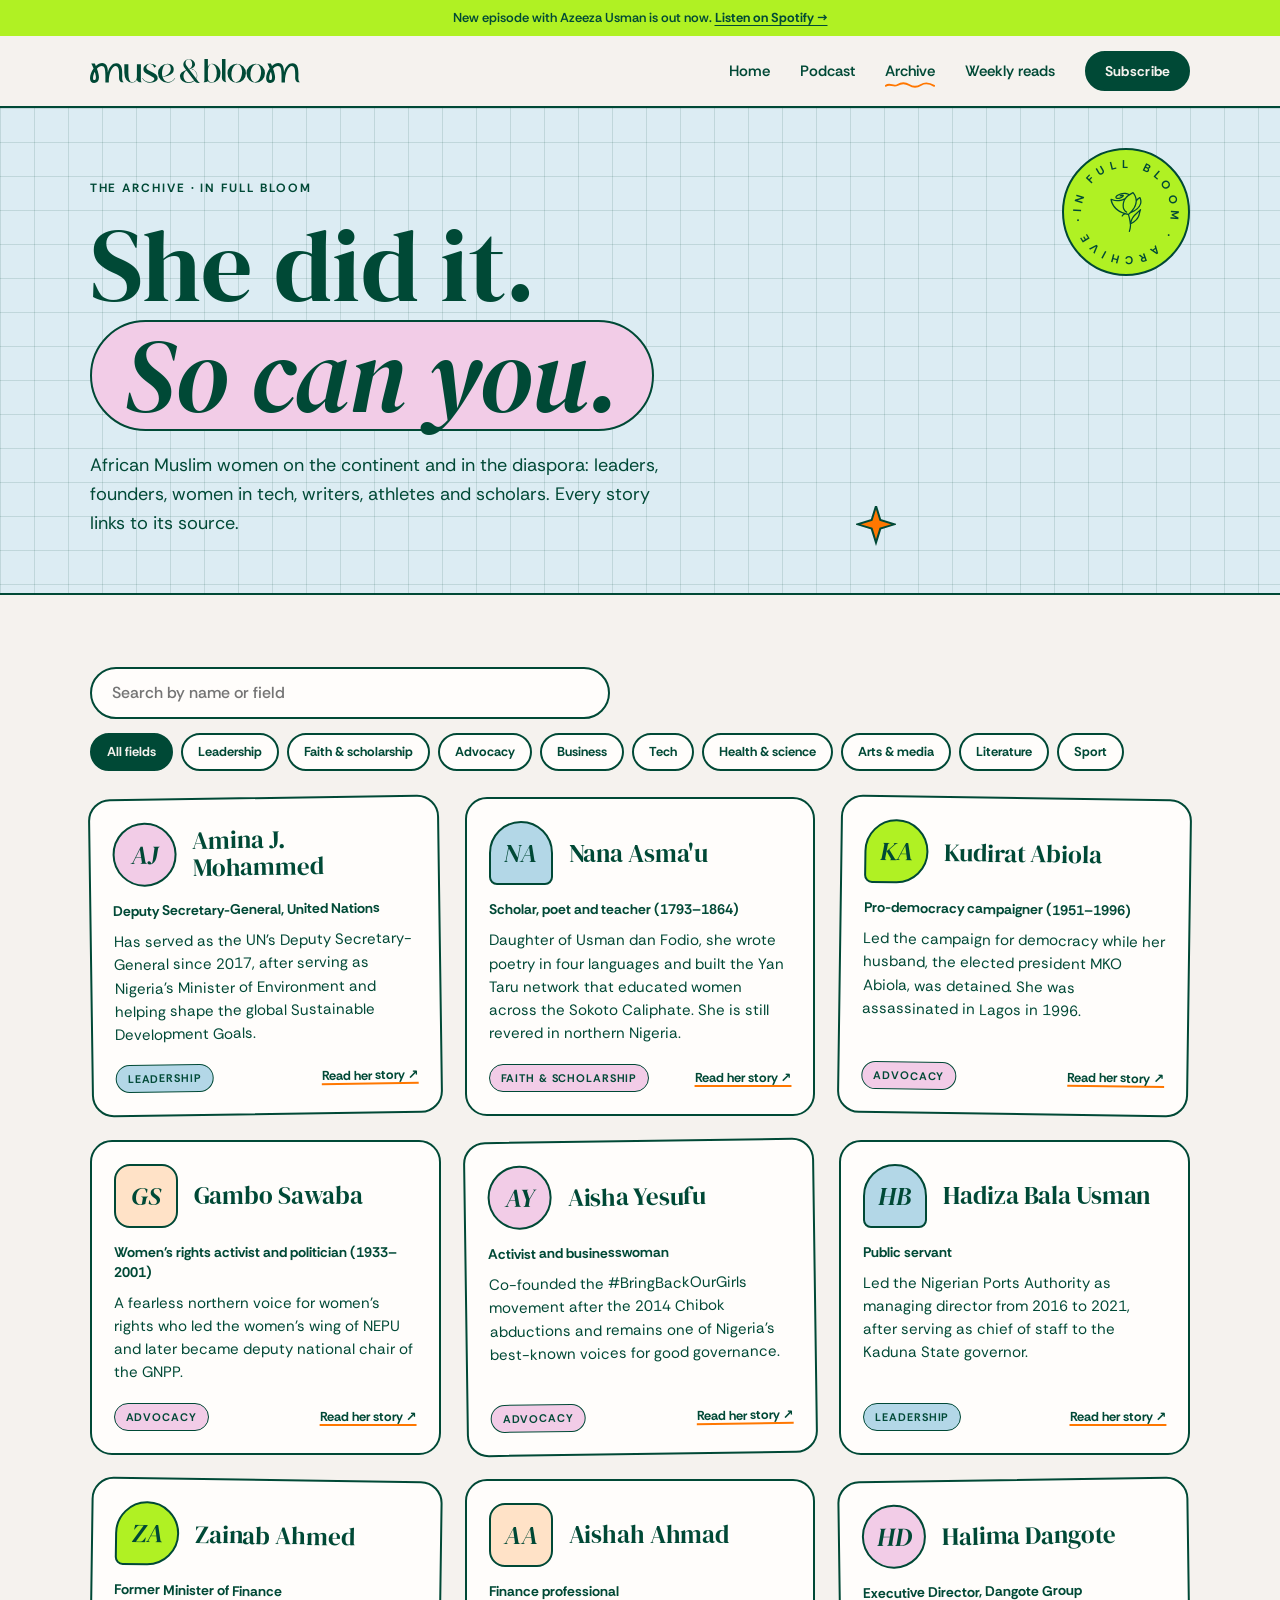
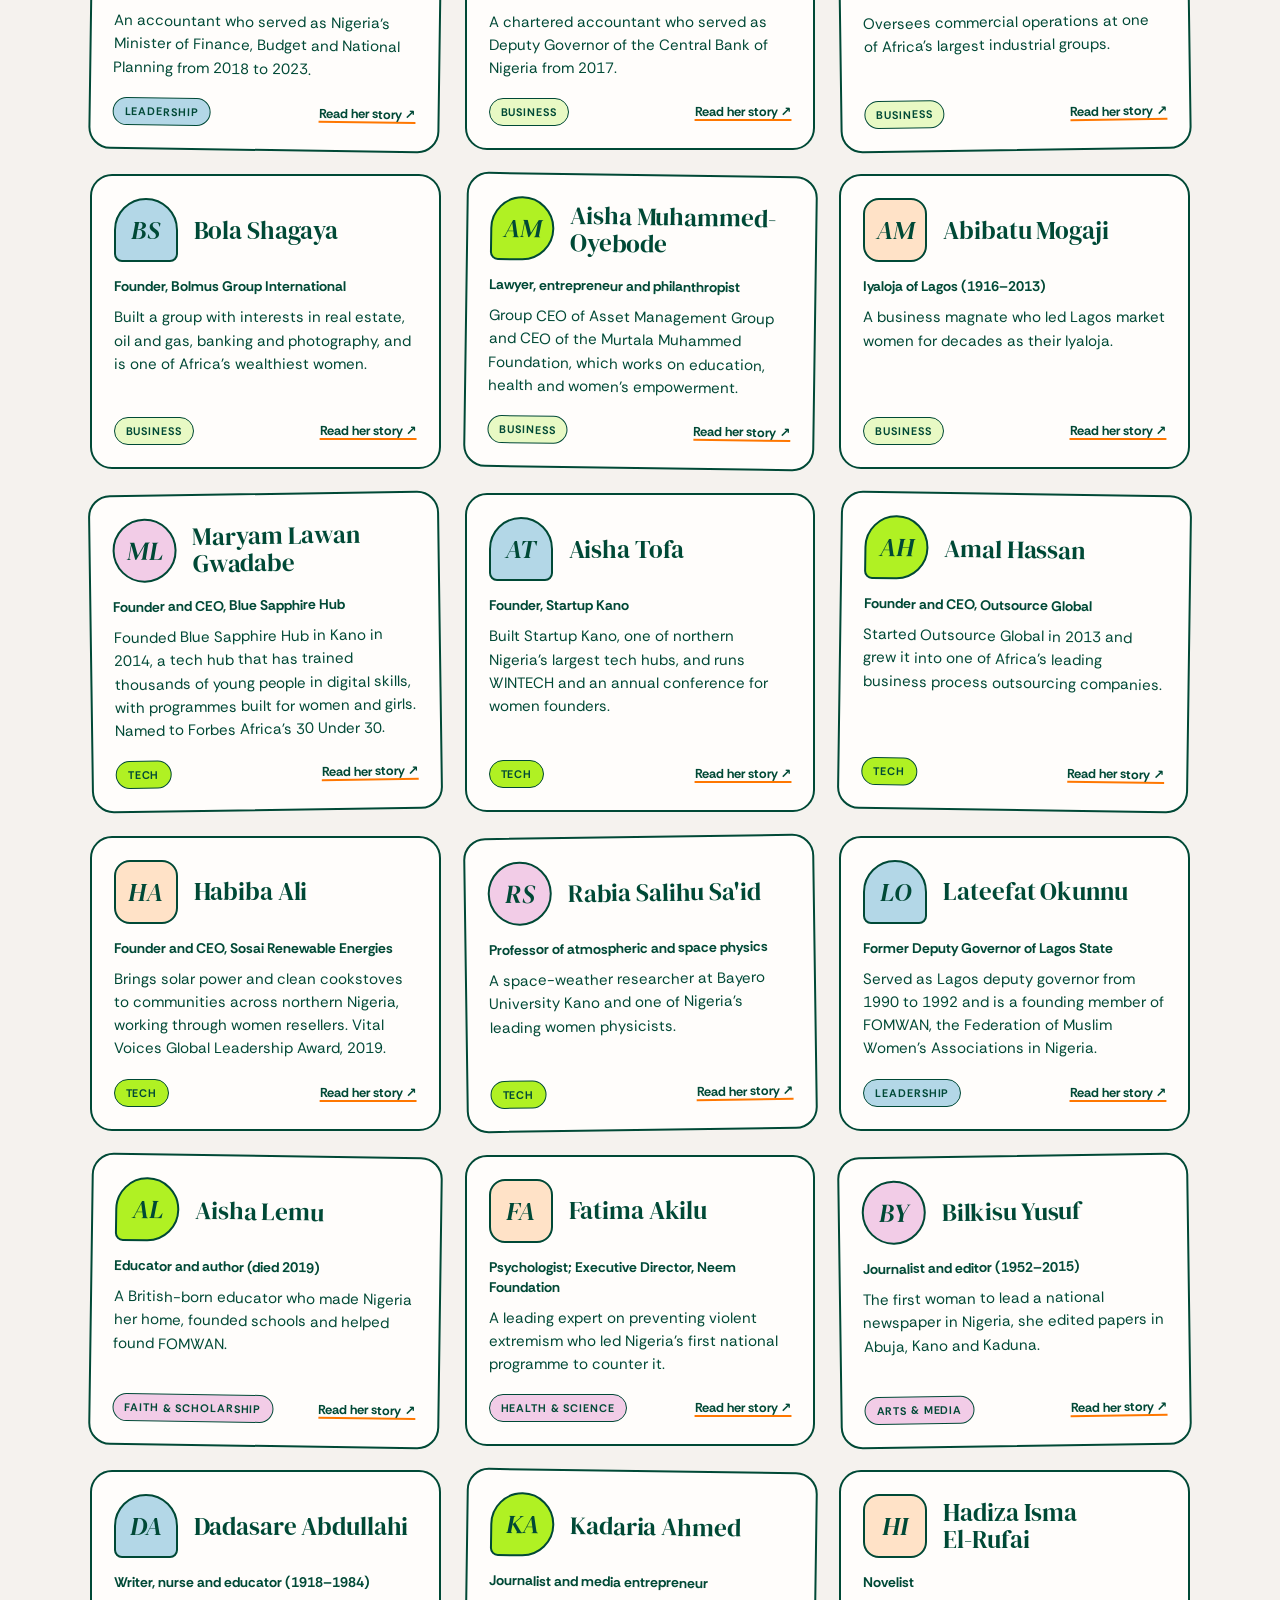
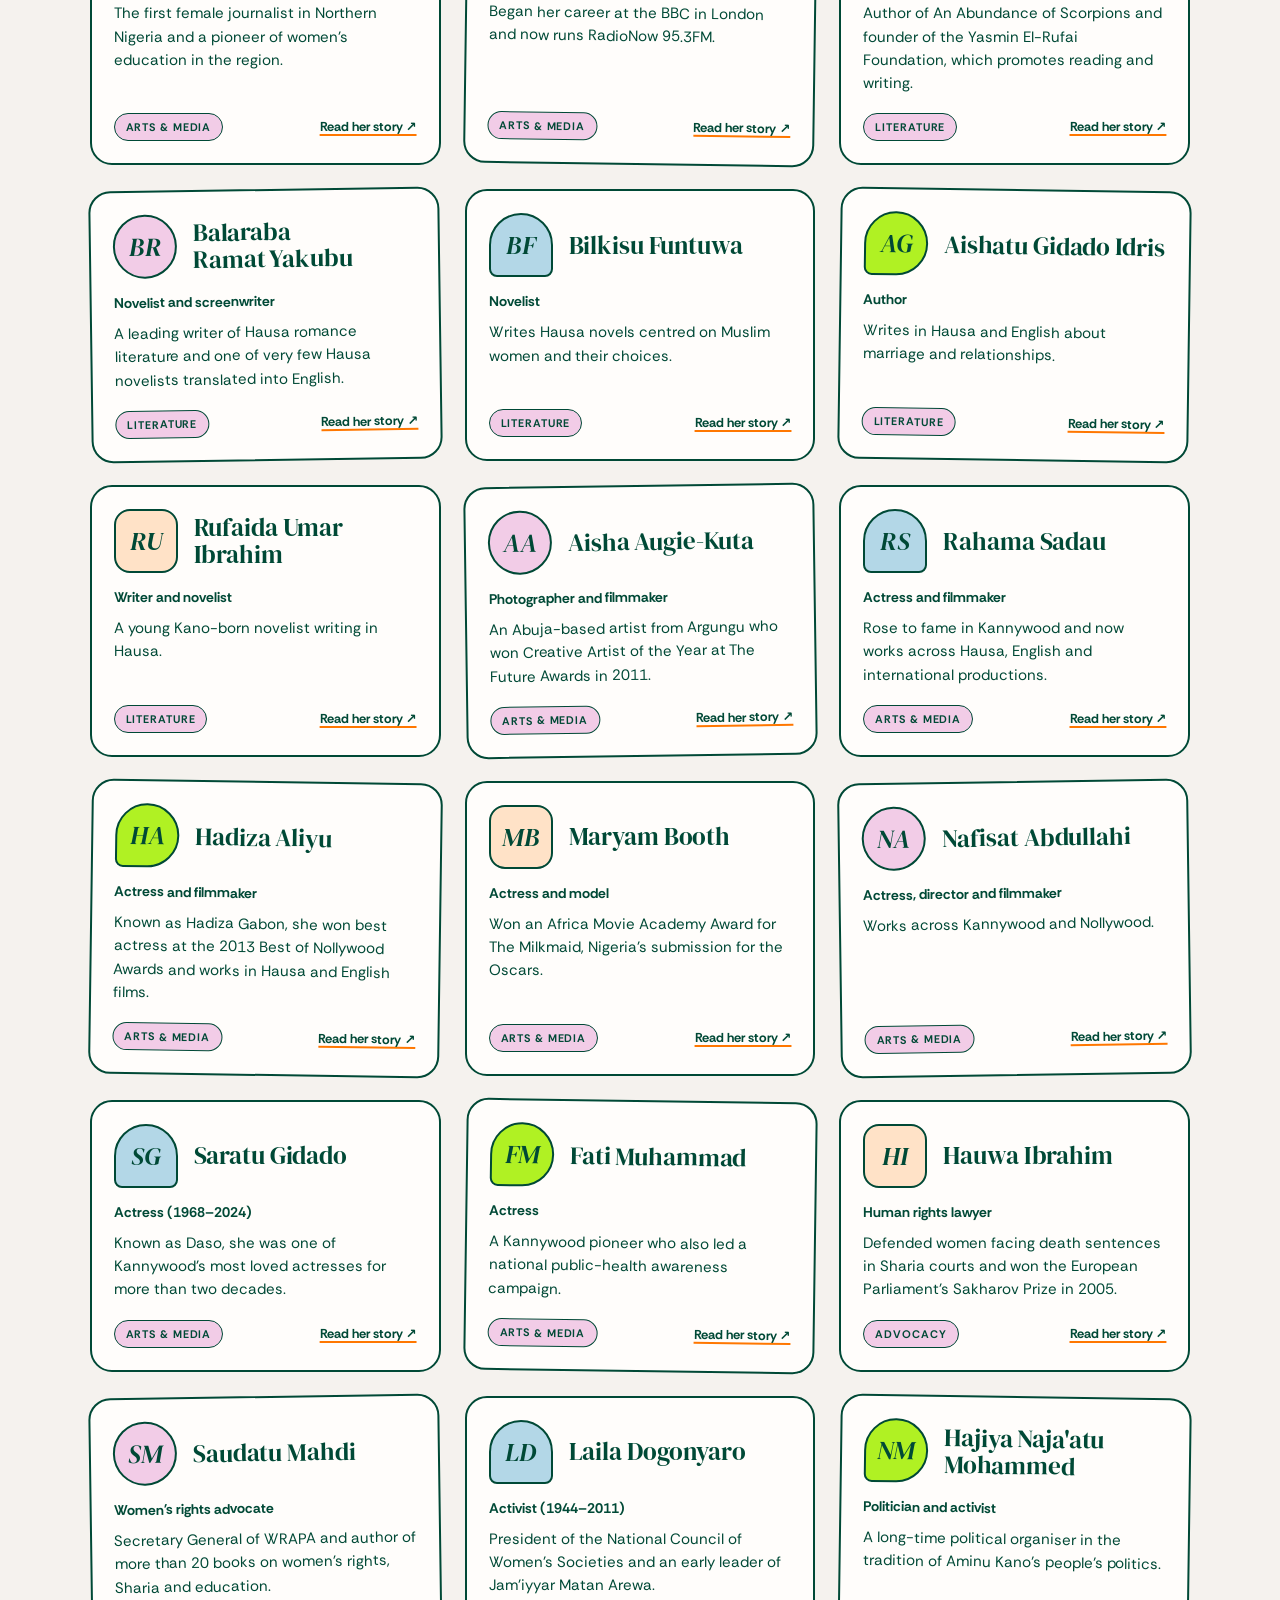
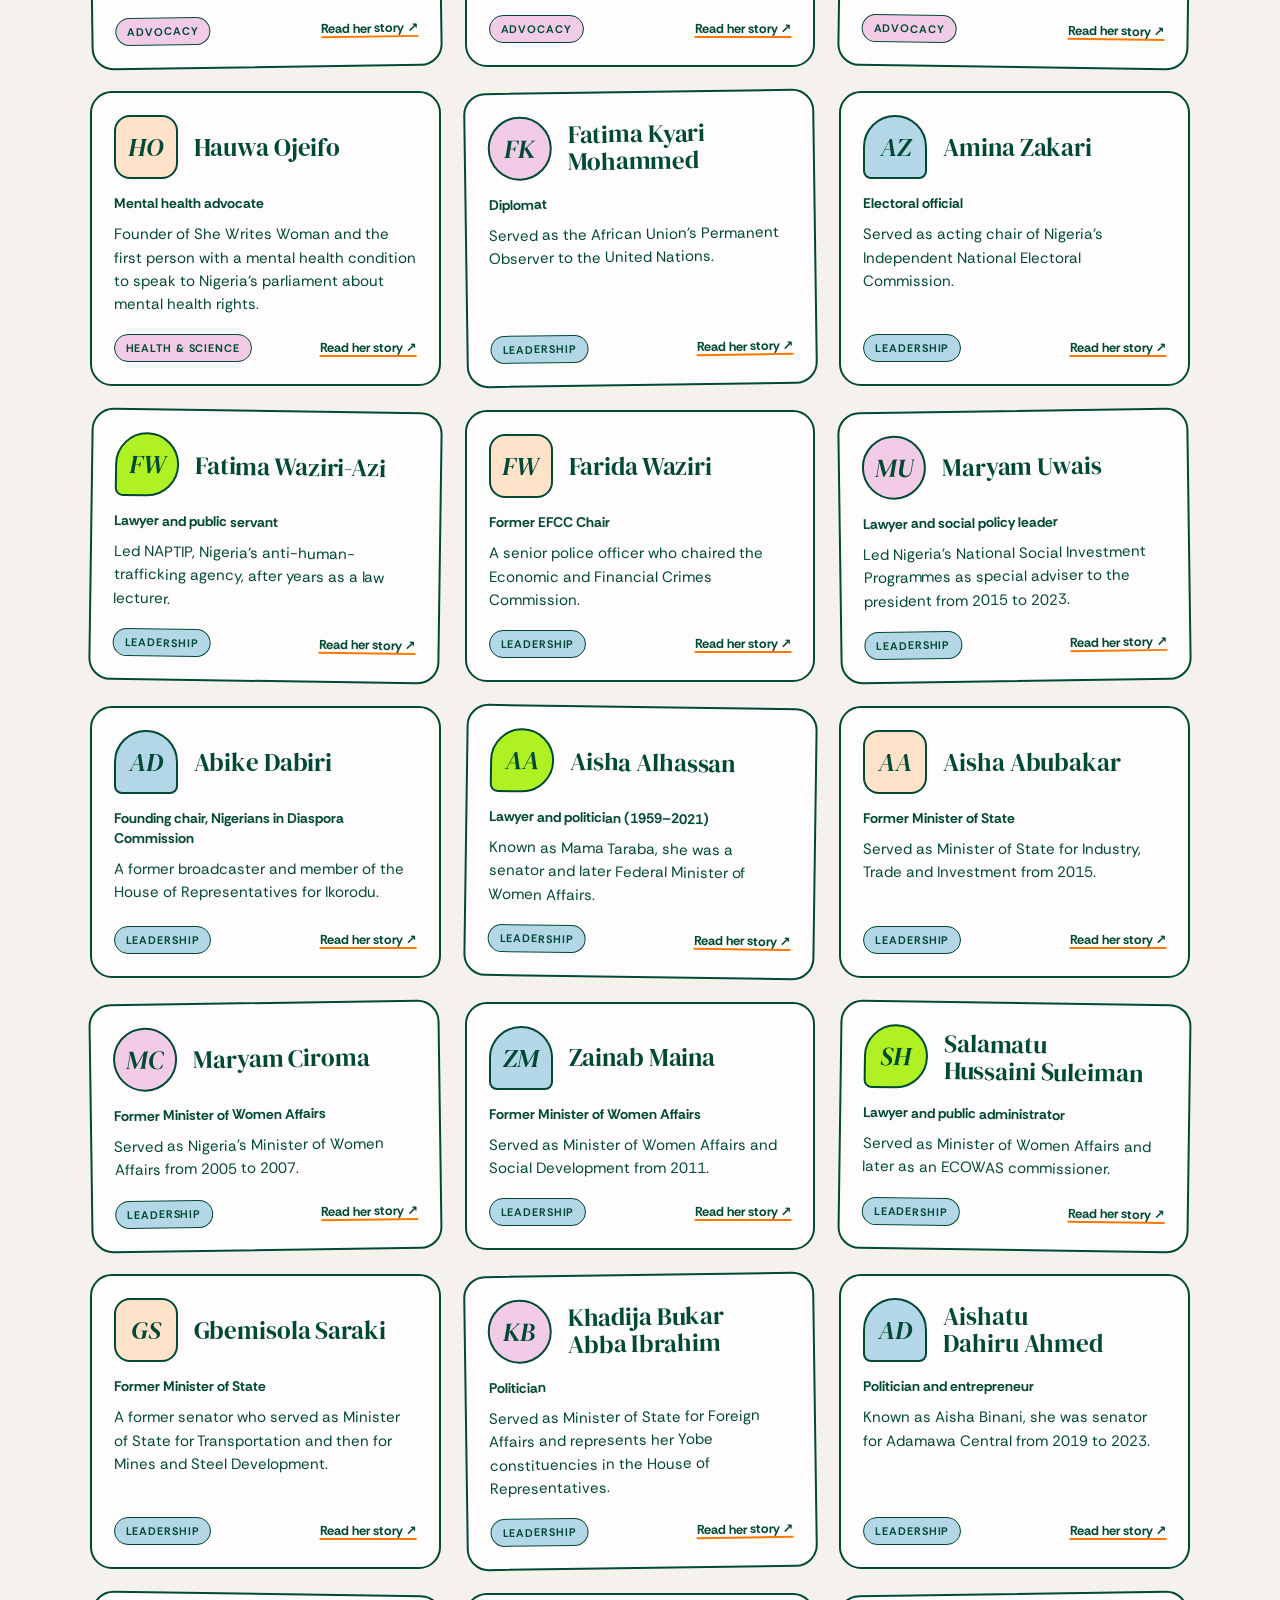
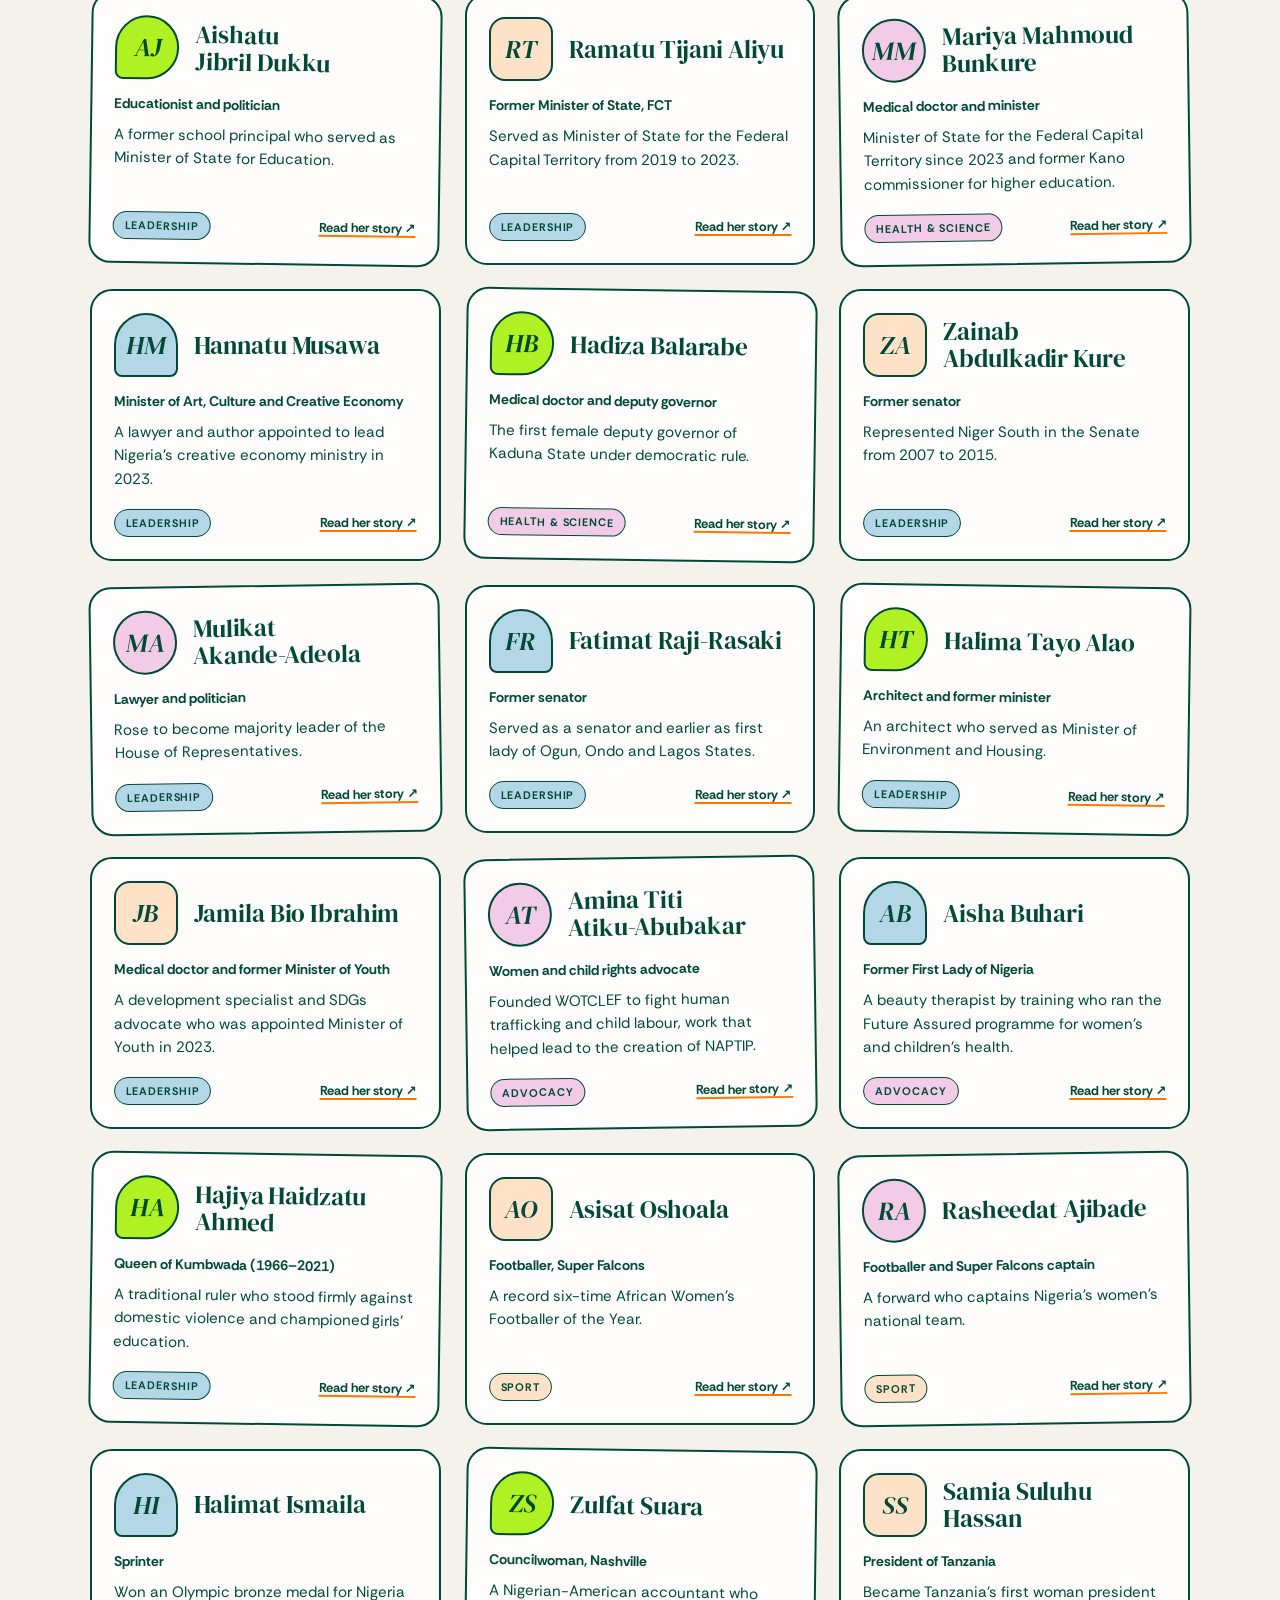
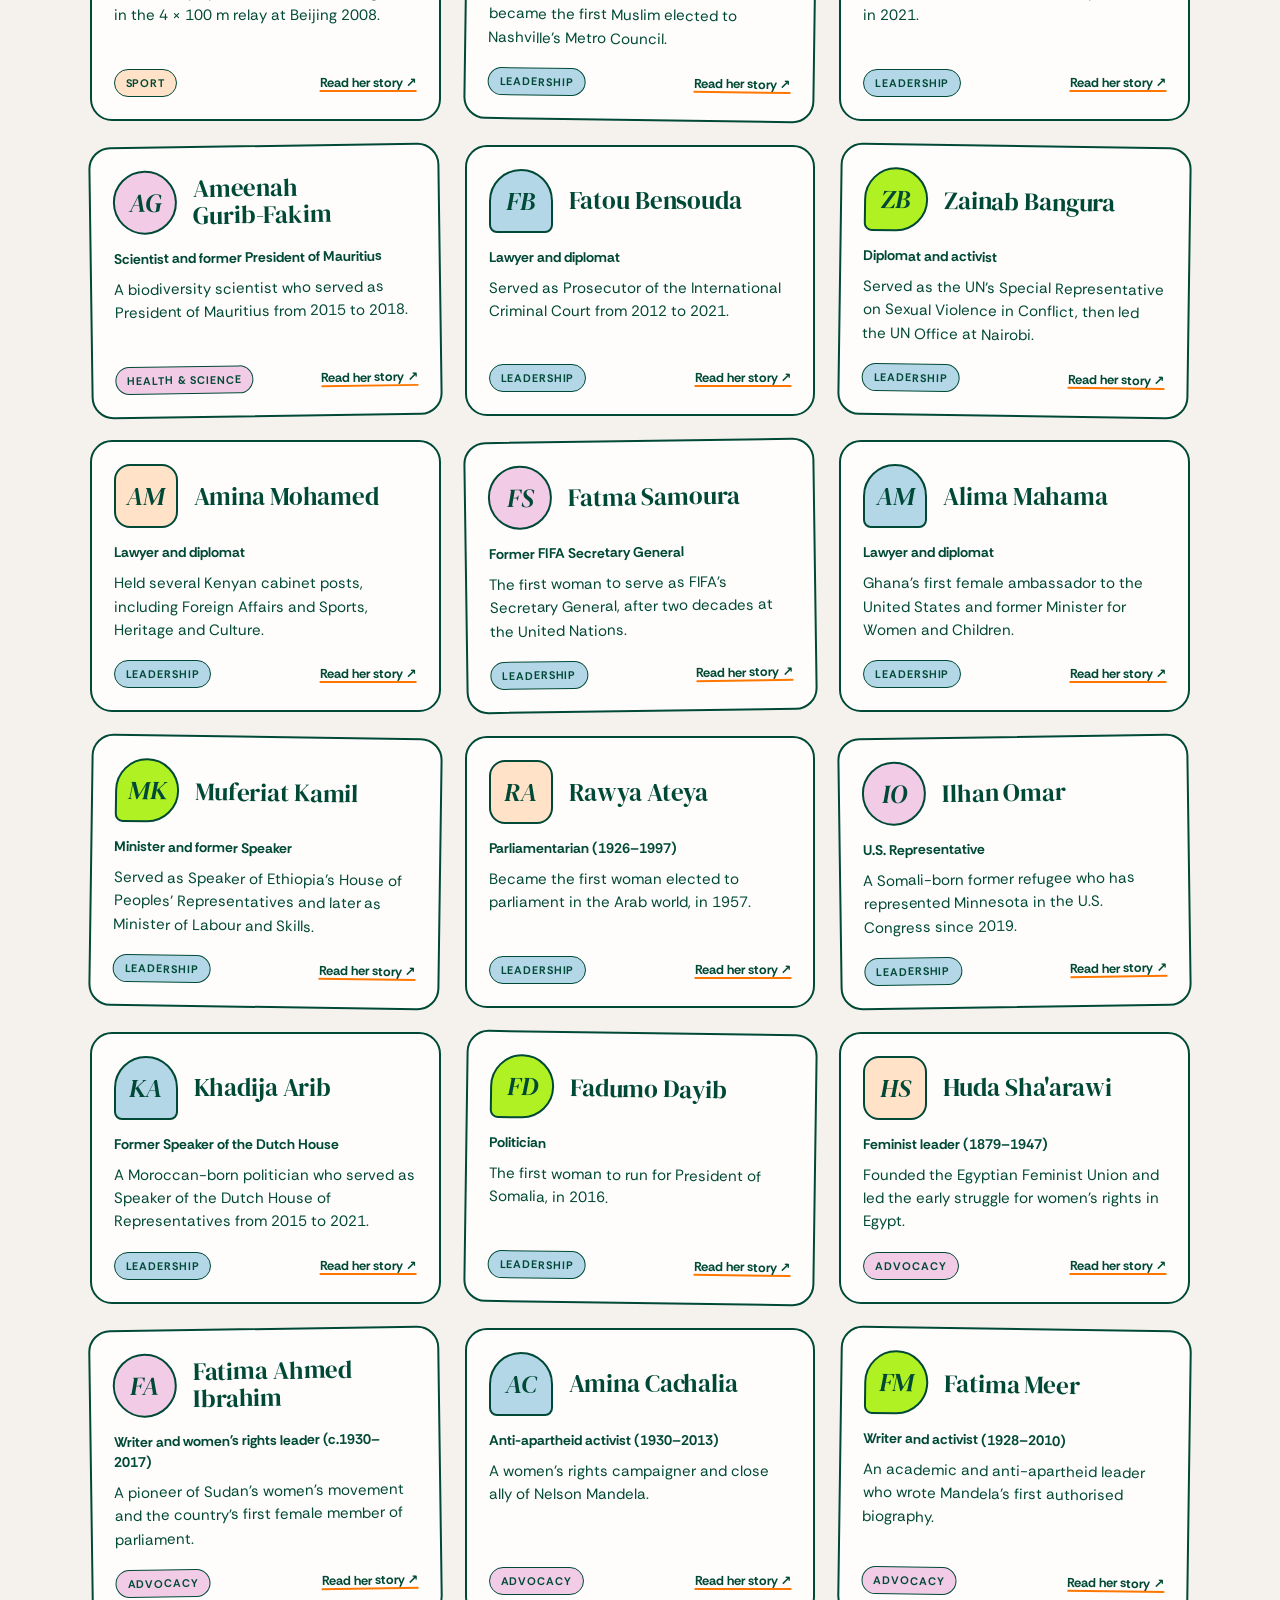
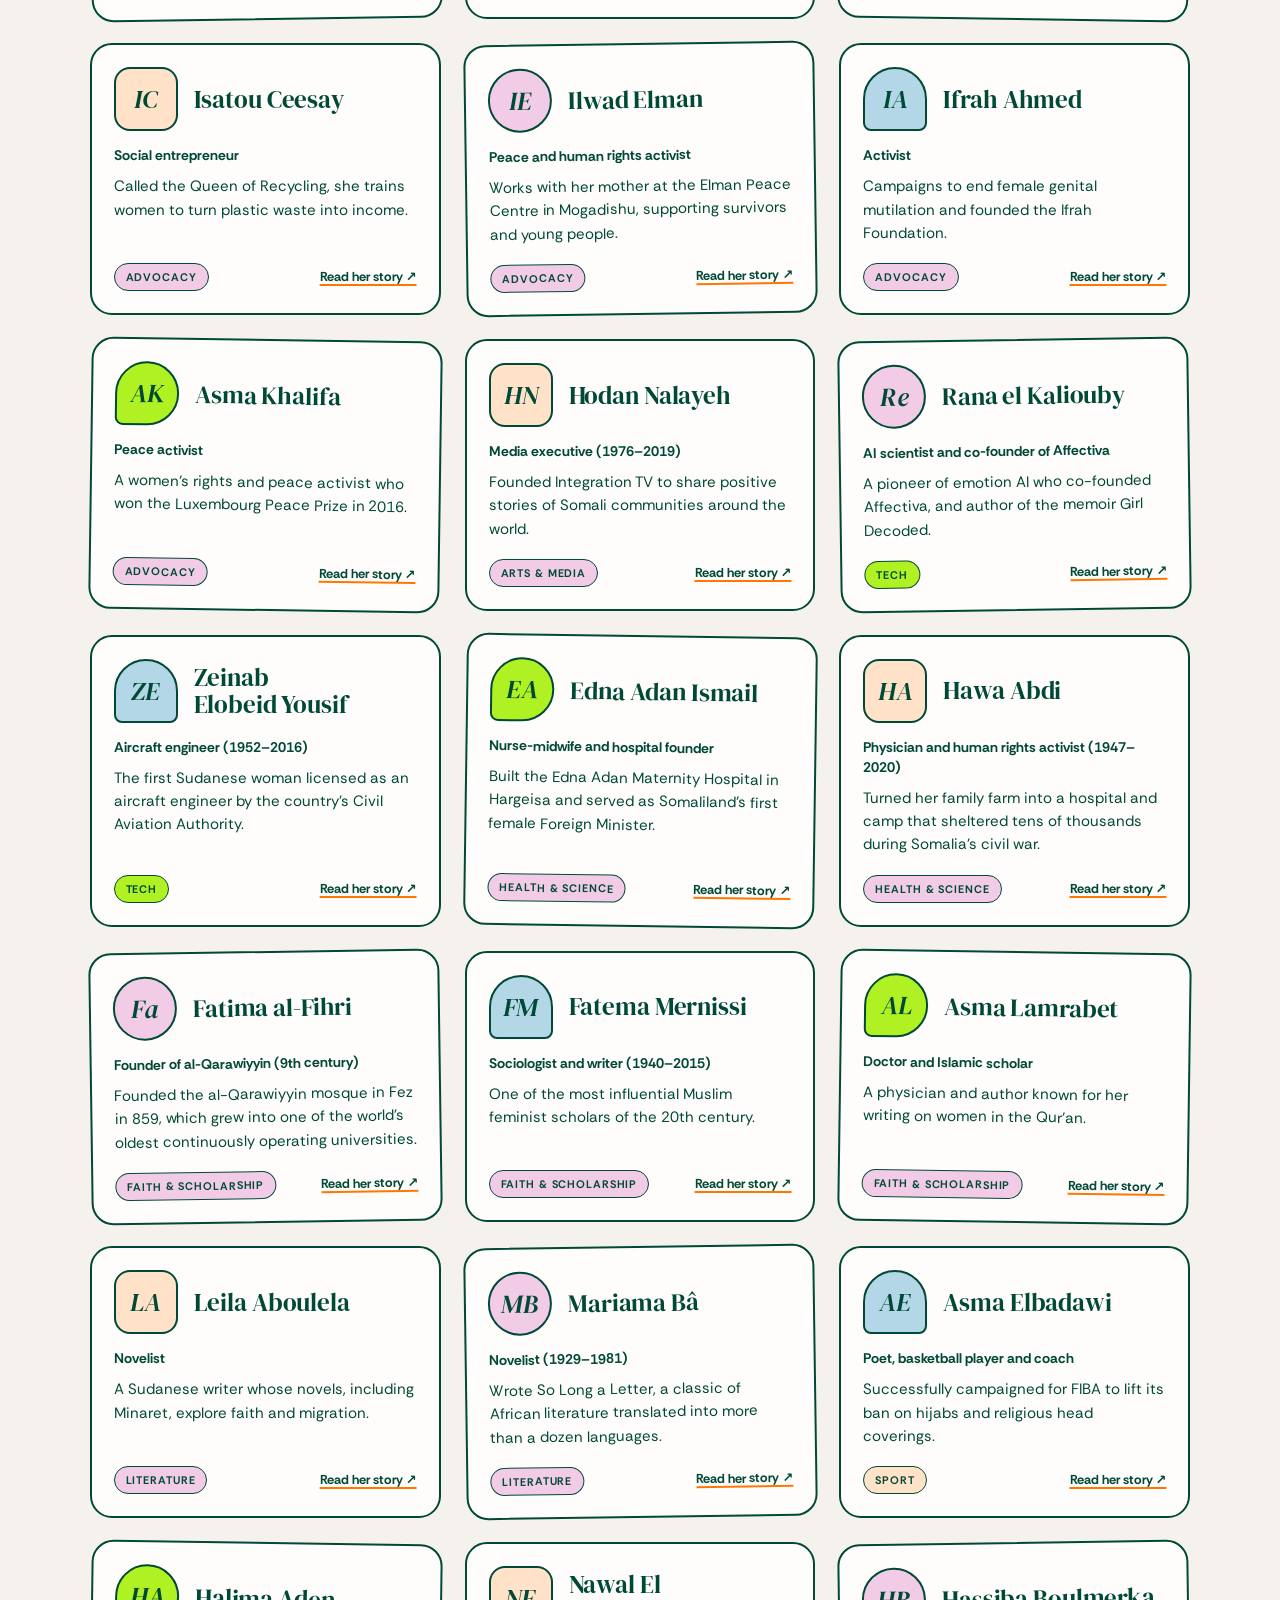
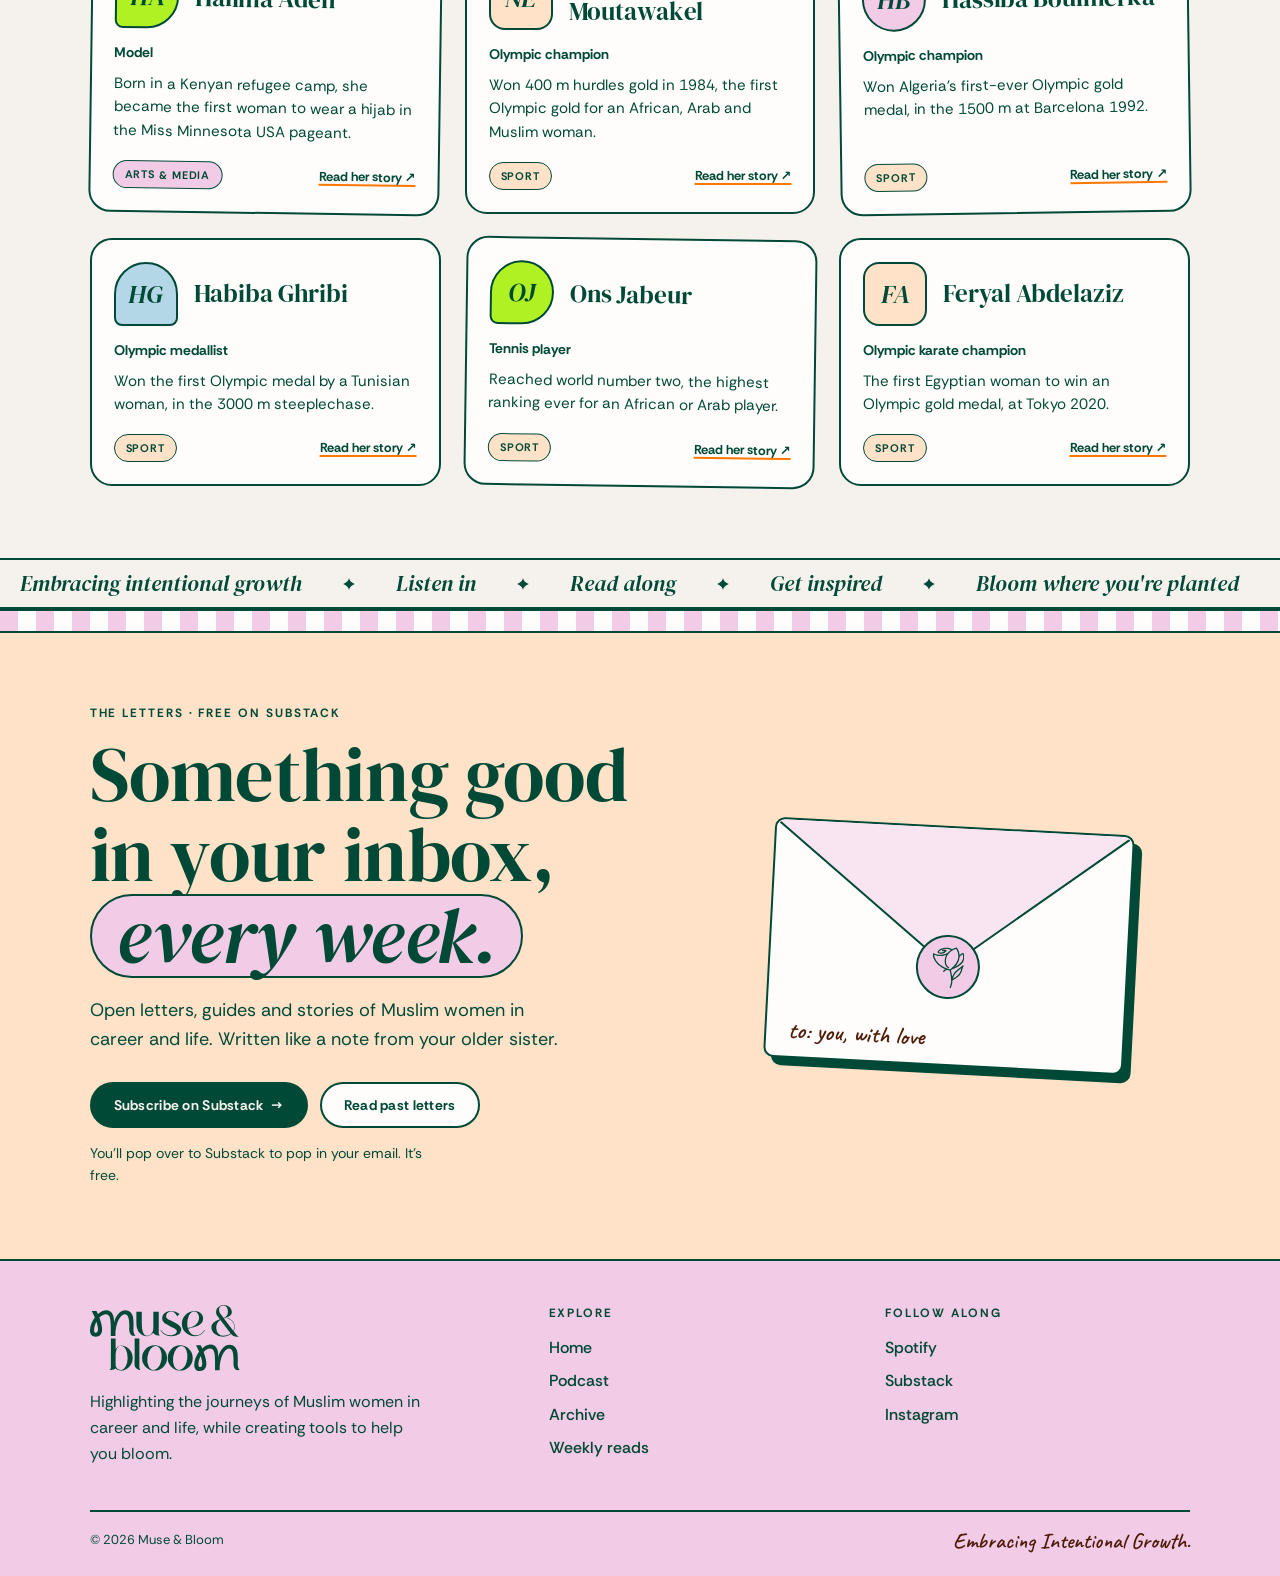
==== archive.html @ a58debc5 "Add files via upload" ====
<!DOCTYPE html>
<html lang="en">
<head>
  <meta charset="UTF-8">
  <meta name="viewport" content="width=device-width, initial-scale=1, viewport-fit=cover">
  <title>Archive · Muse & Bloom</title>
  <meta name="description" content="An archive of African Muslim women doing remarkable things.">
  <link rel="icon" href="images/rose.svg" type="image/svg+xml">
  <link rel="preconnect" href="https://fonts.googleapis.com">
  <link rel="preconnect" href="https://fonts.gstatic.com" crossorigin>
  <link rel="stylesheet" href="https://fonts.googleapis.com/css2?family=Caveat:wght@600&family=DM+Serif+Display:ital@0;1&display=swap">
  <link rel="stylesheet" href="css/style.css">
</head>
<body>
<div id="site-header"></div>

<main data-page="archive">

  <section class="page-hero bg-grid">
    <div data-badge="IN FULL BLOOM · ARCHIVE · "></div>
    <span class="doodle float" data-art="sparkle" style="width:40px;right:30%;bottom:40px"></span>
    <div class="wrap">
      <div class="kicker">The archive · In Full Bloom</div>
      <h1>She did it. <span class="pill-word">So can you.</span></h1>
      <p>African Muslim women on the continent and in the diaspora: leaders, founders, women in tech, writers, athletes and scholars. Every story links to its source.</p>
    </div>
  </section>

  <section class="section">
    <div class="wrap">
      <div class="archive-tools">
        <input class="search" id="search" type="search" placeholder="Search by name or field" aria-label="Search the archive">
        <div class="chip-row" id="field-chips" aria-label="Filter by field"></div>
      </div>
      <div class="women-grid" id="women-grid"></div>
      <p style="margin-top:44px"><a class="btn btn-blush" id="nominate" href="#" target="_blank" rel="noopener">Nominate a woman for the archive</a></p>
    </div>
  </section>

  <div class="marquee brand" aria-hidden="true"><div class="marquee-track"><span>Embracing intentional growth</span><span>Listen in</span><span>Read along</span><span>Get inspired</span><span>Bloom where you're planted</span><span>Embracing intentional growth</span><span>Listen in</span><span>Read along</span><span>Get inspired</span><span>Bloom where you're planted</span><span>Embracing intentional growth</span><span>Listen in</span><span>Read along</span><span>Get inspired</span><span>Bloom where you're planted</span><span>Embracing intentional growth</span><span>Listen in</span><span>Read along</span><span>Get inspired</span><span>Bloom where you're planted</span></div></div>
  <section class="letter-band section" id="newsletter"></section>

</main>

<div id="site-footer"></div>

<script src="js/content.js"></script>
<script src="js/main.js"></script>
</body>
</html>
---- css/style.css ----
/* =====================================================================
   MUSE & BLOOM — STYLES
   Vibe: a playful, cozy women's magazine. Cream pages, the brand's
   pastel Blush and Sky, little pops of Lime and Tangerine, stickers,
   tilted photo frames, handwritten notes and a scrolling marquee.
   To change a colour everywhere, change it once in :root below.
   ===================================================================== */

@font-face { font-family: "Rethink Sans"; src: url("../fonts/RethinkSans-Variable.ttf") format("truetype"); font-weight: 400 800; font-display: swap; }

:root {
  /* Brand colours (Muse & Bloom design system) */
  --forest: #004936;     /* main text */
  --cream: #f5f2ee;      /* page background */
  --blush: #f2cce7;      /* pastel pink */
  --sky: #b3d7e7;        /* pastel blue */
  --lime: #b0f123;       /* small bright pops */
  --tangerine: #ff7700;  /* small warm pops */
  --bark: #4f1c09;       /* deep brown ink */
  --white: #fffdfb;

  /* Softer tints of the brand pastels, for big areas */
  --blush-soft: #f9e4f2;
  --sky-soft: #dcecf3;
  --lime-soft: #e8f9c4;
  --tangerine-soft: #ffe2c7;

  --ink: var(--forest);
  --line: rgba(0, 73, 54, 0.18);

  /* Type */
  --font-display: "DM Serif Display", Georgia, "Times New Roman", serif;
  --font-sans: "Rethink Sans", system-ui, -apple-system, sans-serif;
  --font-script: "Caveat", "Segoe Print", cursive;

  --gutter: clamp(20px, 7vw, 110px);
  --max: 1720px;
  --radius: 22px;
  --pill: 999px;

  color-scheme: light;
}

*, *::before, *::after { box-sizing: border-box; }
html { scroll-behavior: smooth; }
html, body { overflow-x: clip; }
body {
  margin: 0; background: var(--cream); color: var(--ink);
  font: 400 16px/1.6 var(--font-sans); -webkit-font-smoothing: antialiased;
}
img { max-width: 100%; display: block; }
a { color: inherit; }
p { margin: 0; }
h1, h2, h3, h4 { margin: 0; font-family: var(--font-display); font-weight: 400; line-height: 1.05; text-wrap: balance; letter-spacing: -0.005em; }
:focus-visible { outline: 2px solid var(--forest); outline-offset: 3px; border-radius: 6px; }

.wrap { width: 100%; max-width: var(--max); margin-inline: auto; padding-inline: var(--gutter); }

.kicker { font: 700 12px/16px var(--font-sans); letter-spacing: 0.16em; text-transform: uppercase; }
.script { font-family: var(--font-script); font-weight: 600; color: var(--bark); line-height: 1; }
em { font-style: italic; }

/* A word wrapped in a soft pill, like a highlighter */
.pill-word {
  display: inline-block; padding: 0 0.32em; border: 2px solid var(--forest); border-radius: var(--pill);
  background: var(--blush); font-style: italic; line-height: 1.05;
}
.pill-word.sky { background: var(--sky); }
.pill-word.lime { background: var(--lime); }

/* ---------- Buttons ---------- */
.btn {
  display: inline-flex; align-items: center; justify-content: center; gap: 8px;
  min-height: 46px; padding: 11px 22px; border-radius: var(--pill);
  font: 700 14px/20px var(--font-sans); letter-spacing: .02em; text-decoration: none; cursor: pointer;
  border: 2px solid var(--forest); background: var(--white); color: var(--forest);
  box-shadow: 0 0 0 var(--forest);
  transition: transform .18s ease, box-shadow .18s ease, background .18s ease;
}
.btn:hover { transform: translate(-2px, -2px); box-shadow: 4px 4px 0 var(--forest); }
.btn:active { transform: translate(0, 0); box-shadow: 0 0 0 var(--forest); }
.btn-dark { background: var(--forest); color: var(--cream); }
.btn-dark:hover { box-shadow: 4px 4px 0 var(--tangerine); }
.btn-blush { background: var(--blush); }
.btn-lime { background: var(--lime); }
.btn-sky { background: var(--sky); }
.btn.is-soon { border-style: dashed; opacity: .55; pointer-events: none; background: transparent; }
.btn .arrow { transition: transform .2s ease; }
.btn:hover .arrow { transform: translateX(3px); }
.btn-row { display: flex; flex-wrap: wrap; gap: 12px; }

.tag {
  display: inline-block; font: 700 11px/16px var(--font-sans); letter-spacing: .08em; text-transform: uppercase;
  padding: 5px 11px; border-radius: var(--pill); border: 1.5px solid var(--forest); background: var(--blush);
}

/* ---------- Top bar + header ---------- */
.topbar { background: var(--lime); text-align: center; font: 600 13px/18px var(--font-sans); padding: 9px var(--gutter); }
.topbar a { text-underline-offset: 3px; font-weight: 700; }

.site-header {
  position: sticky; top: env(safe-area-inset-top, 0px); z-index: 50;
  background: var(--cream); border-bottom: 2px solid var(--forest);
}
.nav { display: flex; align-items: center; justify-content: space-between; gap: 24px; min-height: 70px; }
.brand img { height: 24px; width: auto; }
.nav-links { display: flex; align-items: center; gap: 30px; list-style: none; margin: 0; padding: 0; }
.nav-links a:not(.btn) {
  position: relative; text-decoration: none; font: 600 15px/20px var(--font-sans); padding-block: 6px;
}
.nav-links a:not(.btn)::after {
  content: ""; position: absolute; left: 0; right: 0; bottom: -2px; height: 8px;
  background: no-repeat center/100% 8px url("data:image/svg+xml,%3Csvg xmlns='http://www.w3.org/2000/svg' viewBox='0 0 60 8'%3E%3Cpath d='M1 5c5-4 9 2 14-1s9-3 14 0 9 3 14 0 9-3 16 1' fill='none' stroke='%23ff7700' stroke-width='2.2' stroke-linecap='round'/%3E%3C/svg%3E");
  transform: scaleX(0); transform-origin: left; transition: transform .25s ease;
}
.nav-links a:not(.btn):hover::after, .nav-links a[aria-current="page"]::after { transform: scaleX(1); }
.nav-links .btn { min-height: 40px; padding: 8px 18px; }
.menu-btn { display: none; }
@media (max-width: 880px) {
  .brand img { height: 20px; }
  .menu-btn { display: inline-flex; min-height: 40px; padding: 8px 16px; }
  .nav { flex-wrap: wrap; padding-block: 12px; min-height: 0; }
  .nav-links { display: none; width: 100%; flex-direction: column; align-items: flex-start; gap: 6px; padding-bottom: 10px; }
  .nav-links.open { display: flex; }
  .nav-links a:not(.btn) { font-size: 18px; }
}

/* ---------- Stickers + doodles ---------- */
.sticker {
  position: absolute; z-index: 3; display: grid; place-items: center;
  border: 2px solid var(--forest); border-radius: 50%; text-align: center;
  transition: transform .4s ease;
}
.sticker:hover { transform: rotate(-12deg) scale(1.06); }
.spin-badge { width: 128px; height: 128px; background: var(--lime); }
.spin-badge svg { width: 100%; height: 100%; animation: spin 18s linear infinite; }
.spin-badge text { font: 700 11px var(--font-sans); letter-spacing: .16em; fill: var(--forest); }
.spin-badge .center { position: absolute; width: 40px; height: 40px; }
@keyframes spin { to { transform: rotate(360deg); } }
.doodle { position: absolute; z-index: 2; pointer-events: none; }
.wiggle { animation: wiggle 3.5s ease-in-out infinite; }
@keyframes wiggle { 0%,100% { transform: rotate(-6deg); } 50% { transform: rotate(6deg); } }
.float { animation: float 5s ease-in-out infinite; }
@keyframes float { 0%,100% { transform: translateY(0); } 50% { transform: translateY(-8px); } }

/* ---------- Photo frames (polaroids) ---------- */
.polaroid {
  position: absolute; background: var(--white); border: 2px solid var(--forest);
  padding: 10px 10px 40px; box-shadow: 6px 6px 0 var(--forest);
  transition: transform .35s ease;
}
.polaroid .photo { position: relative; width: 100%; aspect-ratio: 4 / 5; overflow: hidden; display: grid; place-items: center; }
.polaroid .photo img { position: absolute; inset: 0; width: 100%; height: 100%; object-fit: cover; }
.polaroid .photo .hint { font: 600 20px/1.1 var(--font-script); color: var(--forest); opacity: .7; text-align: center; padding: 10px; }
.polaroid .caption { position: absolute; left: 0; right: 0; bottom: 8px; text-align: center; font: 600 21px/1 var(--font-script); color: var(--bark); }
.polaroid:hover { transform: rotate(0deg) scale(1.03) !important; }

/* ---------- Home hero ---------- */
.hero { position: relative; padding-block: clamp(32px, 5vw, 56px) clamp(40px, 5vw, 64px); }
.hero-grid { display: grid; grid-template-columns: 1.1fr 0.9fr; gap: clamp(32px, 5vw, 72px); align-items: center; }
.hero-grid > * { min-width: 0; }
.hero h1 { font-size: clamp(48px, 7.2vw, 96px); margin-block: 18px 22px; }
.hero h1 .script { display: block; font-size: 0.62em; margin-top: 10px; color: var(--bark); transform: rotate(-2deg); transform-origin: left; }
.hero .lead { font-size: 18px; line-height: 1.6; max-width: 46ch; margin-bottom: 30px; }

.collage { position: relative; aspect-ratio: 1 / 1.05; max-width: 520px; width: 100%; margin-inline: auto; }
.collage .p1 { width: 62%; left: 2%; top: 4%; transform: rotate(-5deg); }
.collage .p1 .photo { background: var(--blush); }
.collage .p2 { width: 46%; right: 0; top: 34%; transform: rotate(6deg); }
.collage .p2 .photo { background: var(--white); }
.collage .spin-badge { right: 4%; top: -2%; }
.collage .now {
  position: absolute; z-index: 4; left: 0; bottom: 0; width: min(270px, 70%);
  background: var(--white); border: 2px solid var(--forest); border-radius: 18px; padding: 14px 16px;
  box-shadow: 5px 5px 0 var(--tangerine); transform: rotate(-2deg); transition: transform .3s ease;
}
.collage .now:hover { transform: rotate(0) translateY(-3px); }
.collage .now h4 { font-size: 20px; margin-block: 4px 8px; }
.collage .now a { font: 700 13px/18px var(--font-sans); text-underline-offset: 3px; }
.bars { display: inline-flex; gap: 3px; align-items: flex-end; height: 14px; margin-left: 8px; vertical-align: middle; }
.bars i { width: 3px; background: var(--tangerine); border-radius: 2px; animation: bar 1s ease-in-out infinite; }
.bars i:nth-child(2) { animation-delay: .15s } .bars i:nth-child(3) { animation-delay: .3s } .bars i:nth-child(4) { animation-delay: .45s }
@keyframes bar { 0%,100% { height: 4px } 50% { height: 14px } }
@media (max-width: 860px) {
  .hero-grid { grid-template-columns: 1fr; }
  .collage { max-width: 400px; }
  .spin-badge { width: 100px; height: 100px; }
}

/* ---------- Marquee ---------- */
.marquee { background: var(--blush); border-block: 2px solid var(--forest); overflow: hidden; padding-block: 12px; }
.marquee-track { display: flex; width: max-content; animation: slide 32s linear infinite; }
.marquee span { font: 400 24px/1.2 var(--font-display); font-style: italic; padding-inline: 22px; white-space: nowrap; display: inline-flex; align-items: center; gap: 44px; }
.marquee span::after { content: ""; width: 18px; height: 18px; flex: none; background: no-repeat center/contain url("data:image/svg+xml,%3Csvg xmlns='http://www.w3.org/2000/svg' viewBox='0 0 24 24'%3E%3Cpath d='M12 0l2.6 8.4L23 11l-8.4 2.6L12 22l-2.6-8.4L1 11l8.4-2.6z' fill='%23ff7700'/%3E%3C/svg%3E"); }
.marquee.sky { background: var(--sky); }
@keyframes slide { to { transform: translateX(-50%); } }

/* ---------- Sections ---------- */
.section { position: relative; padding-block: clamp(44px, 6vw, 72px); }
.section-head { display: flex; flex-wrap: wrap; align-items: flex-end; justify-content: space-between; gap: 18px 32px; margin-bottom: 32px; }
.section-head > div { min-width: 0; }
.section-head h2 { font-size: clamp(38px, 5.4vw, 64px); margin-top: 12px; }
.section-head p { margin-top: 14px; max-width: 52ch; font-size: 17px; }
.section-head .script { font-size: 1.1em; }
.text-link { font: 700 14px/20px var(--font-sans); text-underline-offset: 5px; text-decoration-thickness: 2px; text-decoration-color: var(--tangerine); }
.text-link:hover { text-decoration-color: var(--forest); }
.bg-blush { background: var(--blush-soft); }
.bg-sky { background: var(--sky-soft); }
.bg-lime { background: var(--lime-soft); }
.bg-tangerine { background: var(--tangerine-soft); }
.bg-grid {
  background-color: var(--sky-soft);
  background-image: linear-gradient(rgba(0,73,54,.13) 1px, transparent 1px), linear-gradient(90deg, rgba(0,73,54,.13) 1px, transparent 1px);
  background-size: 34px 34px;
}

/* ---------- Three promises (icon row) ---------- */
.promises { display: grid; grid-template-columns: repeat(3, 1fr); border-block: 2px solid var(--forest); }
.promise { padding: 28px 24px; text-align: center; display: grid; justify-items: center; gap: 12px; }
.promise + .promise { border-left: 2px solid var(--forest); }
.promise svg { width: 56px; height: 56px; transition: transform .5s ease; }
.promise:hover svg { transform: rotate(25deg) scale(1.12); }
.promise h3 { font: 700 14px/20px var(--font-sans); letter-spacing: .14em; text-transform: uppercase; }
.promise p { max-width: 28ch; }
@media (max-width: 760px) {
  .promises { grid-template-columns: 1fr; }
  .promise + .promise { border-left: 0; border-top: 2px solid var(--forest); }
}

/* ---------- Podcast ---------- */
.ep-feature {
  position: relative; display: grid; grid-template-columns: auto minmax(0, 1fr); gap: clamp(20px, 4vw, 48px); align-items: center;
  background: var(--white); border: 2px solid var(--forest); border-radius: 28px; padding: clamp(22px, 3.5vw, 36px);
  box-shadow: 8px 8px 0 var(--forest);
}
.ep-feature .num { font: 400 clamp(80px, 12vw, 150px)/0.85 var(--font-display); font-style: italic; color: var(--tangerine); -webkit-text-stroke: 2px var(--forest); }
.ep-feature h3 { font-size: clamp(32px, 4vw, 48px); margin-block: 10px 8px; }
.ep-feature .role { font: 600 15px/22px var(--font-sans); }
.ep-feature .desc { margin-block: 14px 24px; max-width: 58ch; font-size: 17px; }
.meta { display: flex; flex-wrap: wrap; gap: 4px 16px; font: 500 13px/18px var(--font-sans); opacity: .8; }
.ep-feature .sticker { right: -18px; top: -26px; width: 92px; height: 92px; background: var(--blush); transform: rotate(10deg); font: 600 20px/1 var(--font-script); color: var(--bark); }
@media (max-width: 640px) { .ep-feature { grid-template-columns: 1fr; } .ep-feature .sticker { right: 8px; width: 78px; height: 78px; } }

.ep-list { list-style: none; margin: 32px 0 0; padding: 0; display: grid; gap: 14px; }
.ep {
  display: grid; grid-template-columns: 72px minmax(0, 1fr) auto; gap: 8px 22px; align-items: center;
  background: var(--white); border: 2px solid var(--forest); border-radius: 20px; padding: 16px 22px;
  transition: transform .2s ease, box-shadow .2s ease, background .2s ease;
}
.ep:hover { transform: translate(-3px, -3px); box-shadow: 6px 6px 0 var(--forest); }
.ep:nth-child(3n+1):hover { background: var(--blush-soft); }
.ep:nth-child(3n+2):hover { background: var(--sky-soft); }
.ep:nth-child(3n):hover { background: var(--lime-soft); }
.ep .n { font: 400 40px/1 var(--font-display); font-style: italic; color: var(--tangerine); -webkit-text-stroke: 1px var(--forest); }
.ep h3 { font-size: 26px; }
.ep .role { font: 600 14px/20px var(--font-sans); margin-top: 4px; }
.ep .desc { margin-top: 6px; font-size: 15px; max-width: 64ch; }
.ep .meta { margin-top: 6px; }
.ep-links { display: flex; flex-wrap: wrap; gap: 8px; justify-content: flex-end; }
.ep-links .btn { min-height: 36px; padding: 6px 14px; font-size: 13px; }
@media (max-width: 720px) {
  .ep { grid-template-columns: 52px minmax(0, 1fr); }
  .ep-links { grid-column: 2; justify-content: flex-start; }
}

.listen-grid { display: grid; grid-template-columns: repeat(3, 1fr); gap: 18px; }
.listen {
  position: relative; display: flex; flex-direction: column; gap: 12px; min-height: 180px; padding: 24px;
  border: 2px solid var(--forest); border-radius: 26px; text-decoration: none;
  transition: transform .2s ease, box-shadow .2s ease;
}
a.listen:hover { transform: translate(-3px, -3px) rotate(-1deg); box-shadow: 6px 6px 0 var(--forest); }
.listen strong { font: 400 34px/1 var(--font-display); }
.listen .go { margin-top: auto; font: 700 14px/20px var(--font-sans); }
.listen.l1 { background: var(--lime-soft); }
.listen.l2 { background: var(--blush); }
.listen.l3 { background: var(--sky); }
.listen.is-soon { border-style: dashed; }
.listen.is-soon strong, .listen.is-soon span:not(.go) { opacity: .75; }
.listen.is-soon .go { opacity: .75; }
@media (max-width: 760px) { .listen-grid { grid-template-columns: 1fr; } }

/* ---------- Ways to bloom (three shaped cards) ---------- */
.ways { display: grid; grid-template-columns: repeat(3, 1fr); gap: 20px; }
.way {
  position: relative; display: flex; flex-direction: column; align-items: center; text-align: center; gap: 12px;
  padding: 32px 24px 26px; border: 2px solid var(--forest); text-decoration: none;
  transition: transform .25s ease, box-shadow .25s ease;
}
.way:hover { transform: translateY(-6px) rotate(-1deg); box-shadow: 0 8px 0 var(--forest); }
.way:nth-child(2):hover { transform: translateY(-6px) rotate(1deg); }
.way.w1 { background: var(--blush); border-radius: 28px; }
.way.w2 { background: var(--sky); border-radius: 28px; }
.way.w3 { background: var(--lime-soft); border-radius: 28px; }
.way .icon { width: 74px; height: 74px; border-radius: 50%; border: 2px solid var(--forest); background: var(--white); display: grid; place-items: center; transform: rotate(-8deg); transition: transform .4s ease; }
.way:hover .icon { transform: rotate(12deg) scale(1.08); }
.way .icon svg { width: 40px; height: 40px; }
.way h3 { font: 700 15px/20px var(--font-sans); letter-spacing: .14em; text-transform: uppercase; margin-top: 6px; }
.way p { max-width: 30ch; }
.way .btn { margin-top: auto; min-height: 38px; padding: 7px 16px; font-size: 13px; }
@media (max-width: 860px) { .ways { grid-template-columns: 1fr; } }

/* ---------- Letters (postage-stamp cards) ---------- */
.letters { display: grid; grid-template-columns: repeat(3, 1fr); gap: 22px; }
.letter {
  position: relative; display: flex; flex-direction: column; gap: 14px; text-decoration: none; min-width: 0;
  background: var(--white); padding: 24px; border: 2px solid var(--forest); border-radius: 6px;
  outline: 2px dashed var(--forest); outline-offset: -12px;
  transition: transform .3s ease, box-shadow .3s ease;
}
.letter:nth-child(1) { transform: rotate(-1.5deg); }
.letter:nth-child(2) { transform: rotate(1deg); }
.letter:nth-child(3) { transform: rotate(-.5deg); }
.letter:hover { transform: rotate(0) translateY(-6px); box-shadow: 6px 6px 0 var(--blush), 6px 6px 0 2px var(--forest); }
.letter .stamp { align-self: flex-end; width: 52px; height: 62px; border: 2px solid var(--forest); background: var(--blush); display: grid; place-items: center; margin: 4px 4px 0 0; }
.letter:nth-child(2) .stamp { background: var(--sky); }
.letter:nth-child(3) .stamp { background: var(--lime); }
.letter .stamp img { width: 28px; }
.letter h3 { font-size: 27px; padding-inline: 6px; }
.letter .foot { margin-top: auto; display: flex; justify-content: space-between; gap: 12px; padding: 0 6px 4px; font: 700 13px/18px var(--font-sans); }
.letter .by { font: 600 22px/1 var(--font-script); color: var(--bark); }
@media (max-width: 900px) { .letters { grid-template-columns: 1fr 1fr; } }
@media (max-width: 600px) { .letters { grid-template-columns: 1fr; } }

/* ---------- Weekly reads (little browser windows) ---------- */
.reads { display: grid; grid-template-columns: repeat(3, 1fr); gap: 20px; }
.window {
  display: flex; flex-direction: column; min-width: 0; text-decoration: none;
  background: var(--white); border: 2px solid var(--forest); border-radius: 14px; overflow: hidden;
  transition: transform .2s ease, box-shadow .2s ease;
}
.window:hover { transform: translate(-3px, -3px); box-shadow: 6px 6px 0 var(--forest); }
.window .bar { display: flex; align-items: center; gap: 6px; padding: 9px 12px; border-bottom: 2px solid var(--forest); background: var(--cream); }
.window .bar i { width: 10px; height: 10px; border-radius: 50%; border: 1.5px solid var(--forest); }
.window .bar i:nth-child(1) { background: var(--tangerine); } .window .bar i:nth-child(2) { background: var(--lime); } .window .bar i:nth-child(3) { background: var(--sky); }
.window .bar span { margin-left: auto; font: 700 10.5px/14px var(--font-sans); letter-spacing: .12em; text-transform: uppercase; }
.window .body { display: flex; flex-direction: column; gap: 10px; padding: 20px 22px 22px; flex: 1; }
.window h3 { font-size: 25px; }
.window .src { margin-top: auto; padding-top: 6px; display: flex; justify-content: space-between; gap: 10px; font: 700 13px/18px var(--font-sans); }
@media (max-width: 900px) { .reads { grid-template-columns: 1fr 1fr; } }
@media (max-width: 600px) { .reads { grid-template-columns: 1fr; } }
.page-hero p.note { font: 400 clamp(24px, 2.8vw, 32px)/1.35 var(--font-display); font-style: italic; color: var(--bark); max-width: 36ch; }

.past-week { border-bottom: 2px solid var(--forest); }
.past-week summary { cursor: pointer; list-style: none; padding-block: 20px; display: flex; justify-content: space-between; gap: 12px; font: 400 30px/1.1 var(--font-display); }
.past-week summary::-webkit-details-marker { display: none; }
.past-week summary::after { content: "+"; font: 700 26px/1 var(--font-sans); color: var(--tangerine); }
.past-week[open] summary::after { content: "–"; }
.past-week ul { list-style: none; margin: 0 0 24px; padding: 0; display: grid; gap: 14px; }
.past-week li a { font-weight: 700; text-underline-offset: 3px; }

/* ---------- Women archive cards ---------- */
.women-grid { display: grid; grid-template-columns: repeat(3, 1fr); gap: 24px; }
.woman {
  position: relative; display: flex; flex-direction: column; gap: 10px; min-width: 0;
  background: var(--white); border: 2px solid var(--forest); border-radius: 22px; padding: 22px;
  transition: transform .25s ease, box-shadow .25s ease;
}
.woman:nth-child(4n+1) { transform: rotate(-.8deg); }
.woman:nth-child(4n+3) { transform: rotate(.8deg); }
.woman:hover { transform: rotate(0) translate(-3px, -4px); box-shadow: 7px 7px 0 var(--forest); z-index: 2; }
.woman .head { display: flex; align-items: center; gap: 16px; margin-bottom: 4px; }
.woman .head > div:last-child { min-width: 0; }
.monogram {
  flex: none; width: 64px; height: 64px; display: grid; place-items: center; border: 2px solid var(--forest);
  font: 400 26px/1 var(--font-display); font-style: italic; overflow: hidden;
}
.monogram img { width: 100%; height: 100%; object-fit: cover; }
.shape-0 { border-radius: 50%; background: var(--blush); }
.shape-1 { border-radius: 32px 32px 8px 8px; background: var(--sky); }
.shape-2 { border-radius: 50% 50% 50% 8px; background: var(--lime); }
.shape-3 { border-radius: 16px; background: var(--tangerine-soft); }
.woman .from-unused { font: 600 19px/1 var(--font-script); color: var(--bark); margin-top: 4px; }
.woman h3 { font-size: 25px; line-height: 1.08; overflow-wrap: break-word; }
.woman .role { font: 700 14px/20px var(--font-sans); }
.woman .story { font-size: 15px; line-height: 1.55; }
.woman .bottom { margin-top: auto; padding-top: 8px; display: flex; justify-content: space-between; align-items: center; gap: 10px; flex-wrap: wrap; }
.woman .bottom a { font: 700 13px/18px var(--font-sans); text-underline-offset: 3px; text-decoration-color: var(--tangerine); text-decoration-thickness: 2px; }
.tag.f-Leadership { background: var(--sky); }
.tag.f-Business { background: var(--lime-soft); }
.tag.f-Tech { background: var(--lime); }
.tag.f-Advocacy { background: var(--blush); }
.tag.f-Sport { background: var(--tangerine-soft); }
@media (max-width: 960px) { .women-grid { grid-template-columns: 1fr 1fr; } }
@media (max-width: 600px) { .women-grid { grid-template-columns: 1fr; } .woman:nth-child(n) { transform: none; } }

.archive-tools { display: grid; gap: 14px; margin-bottom: 26px; }
.chip-row { display: flex; flex-wrap: wrap; gap: 8px; }
.chip {
  font: 700 13px/18px var(--font-sans); padding: 8px 15px; min-height: 38px; cursor: pointer;
  border: 2px solid var(--forest); border-radius: var(--pill); background: var(--white); color: var(--forest);
  transition: transform .15s ease, background .15s ease;
}
.chip:hover { transform: translateY(-2px); background: var(--blush-soft); }
.chip[aria-pressed="true"] { background: var(--forest); color: var(--cream); }
.search {
  width: 100%; max-width: 520px; font: 500 16px/24px var(--font-sans); color: var(--forest);
  padding: 12px 20px; border: 2px solid var(--forest); border-radius: var(--pill); background: var(--white);
}
.count { font: 600 24px/1 var(--font-script); color: var(--bark); margin-bottom: 18px; }
.empty { padding-block: 32px; font: 600 26px/1.2 var(--font-script); color: var(--bark); }

/* ---------- Inner page heroes ---------- */
.page-hero { position: relative; overflow: hidden; padding-block: clamp(40px, 6vw, 72px) clamp(36px, 5vw, 56px); border-bottom: 2px solid var(--forest); }
.page-hero h1 { font-size: clamp(50px, 8vw, 104px); margin-block: 16px 20px; max-width: 14ch; position: relative; z-index: 2; }
.page-hero p { font-size: 18px; max-width: 54ch; position: relative; z-index: 2; }
.page-hero .btn-row { margin-top: 28px; position: relative; z-index: 2; }
.page-hero .spin-badge { right: var(--gutter); top: 40px; }
@media (max-width: 760px) { .page-hero .spin-badge { width: 90px; height: 90px; top: 16px; right: 12px; } }

/* ---------- Newsletter band ---------- */
.letter-band { background: var(--tangerine-soft); border-top: 2px solid var(--forest); overflow: hidden; }
.letter-grid { display: grid; grid-template-columns: 1.2fr 1fr; gap: 40px; align-items: center; }
.letter-grid > * { min-width: 0; }
.letter-band h2 { font-size: clamp(42px, 6vw, 76px); margin-block: 14px 18px; }
.letter-band p { font-size: 18px; max-width: 44ch; }
.letter-band .small { font-size: 14px; margin-top: 14px; }
.envelope {
  position: relative; justify-self: center; width: min(360px, 100%); aspect-ratio: 3 / 2;
  background: var(--white); border: 2px solid var(--forest); border-radius: 10px; box-shadow: 8px 8px 0 var(--forest);
  transform: rotate(3deg); transition: transform .35s ease;
}
.envelope:hover { transform: rotate(-1deg) translateY(-6px); }
.envelope .flap { position: absolute; inset: 0; width: 100%; height: 100%; border-radius: 10px; }
.envelope .seal { position: absolute; left: 50%; top: 59%; transform: translate(-50%, -50%); width: 64px; height: 64px; border-radius: 50%; background: var(--blush); border: 2px solid var(--forest); display: grid; place-items: center; }
.envelope .seal img { width: 32px; }
.envelope .to { position: absolute; left: 22px; bottom: 14px; font: 600 24px/1 var(--font-script); color: var(--bark); }
@media (max-width: 760px) { .letter-grid { grid-template-columns: 1fr; } }

/* ---------- Footer ---------- */
.site-footer { background: var(--blush); border-top: 2px solid var(--forest); padding-block: 44px 24px; }
.foot-grid { display: grid; grid-template-columns: 1.4fr 1fr 1fr; gap: 32px; }
.foot-grid > * { min-width: 0; }
.foot-grid img { width: 150px; height: auto; }
.foot-grid p { margin-top: 18px; max-width: 34ch; }
.foot-grid h4 { font: 700 12px/16px var(--font-sans); letter-spacing: .16em; text-transform: uppercase; margin-bottom: 14px; }
.foot-grid ul { list-style: none; margin: 0; padding: 0; display: grid; gap: 8px; }
.foot-grid a { text-decoration: none; font-weight: 500; }
.foot-grid a:hover { text-decoration: underline; text-decoration-color: var(--tangerine); text-decoration-thickness: 2px; }
.foot-bottom { margin-top: 44px; padding-top: 18px; border-top: 2px solid var(--forest); display: flex; flex-wrap: wrap; justify-content: space-between; gap: 8px; font-size: 13px; }
.foot-bottom .script { font-size: 22px; }
@media (max-width: 760px) { .foot-grid { grid-template-columns: 1fr; } }

@media (prefers-reduced-motion: reduce) {
  *, *::before, *::after { animation: none !important; transition: none !important; }
  html { scroll-behavior: auto; }
}

/* ---------- Extra touches: stripes, stamp frame, brand ticker, waves ---------- */
.collage .stripes {
  position: absolute; z-index: 0; inset: 10% 6% 8% 12%;
  border: 2px solid var(--forest);
  background: repeating-linear-gradient(90deg, var(--blush) 0 20px, var(--white) 20px 40px);
}
.collage .polaroid, .collage .stamp-frame { z-index: 1; }
.stamp-frame {
  position: absolute; padding: 14px;
  background:
    radial-gradient(circle at 10px 10px, transparent 6px, var(--sky) 6.5px) -10px -10px / 20px 20px;
  transition: transform .35s ease;
}
.stamp-frame .photo { position: relative; aspect-ratio: 4 / 5; overflow: hidden; background: var(--blush-soft); border: 2px solid var(--forest); }
.stamp-frame .photo img { position: absolute; inset: 0; width: 100%; height: 100%; object-fit: cover; }
.stamp-frame .hint { font: 600 20px/1.1 var(--font-script); opacity: .7; }
.stamp-frame:hover { transform: rotate(0) scale(1.03) !important; }
.collage .p2 { width: 44%; right: 0; top: 36%; transform: rotate(5deg); }

.marquee.brand { background: var(--cream); padding-block: 10px; }
.marquee.brand span { font: 400 22px/1.2 var(--font-display); font-style: italic; gap: 40px; padding-inline: 20px; }
.marquee.brand span::after { width: 14px; height: 14px; background-image: url("data:image/svg+xml,%3Csvg xmlns='http://www.w3.org/2000/svg' viewBox='0 0 24 24'%3E%3Cpath d='M12 2c1.5 4 2 6 10 10-8 4-8.5 6-10 10-1.5-4-2-6-10-10 8-4 8.5-6 10-10z' fill='%23004936'/%3E%3C/svg%3E"); }

.doodle.waves { width: 110px; opacity: .9; }
@media (max-width: 760px) { .doodle.waves { display: none; } }

.letter-band { position: relative; padding-top: calc(clamp(44px, 6vw, 72px) + 22px); }
.letter-band::before {
  content: ""; position: absolute; left: 0; right: 0; top: 0; height: 22px; border-bottom: 2px solid var(--forest);
  background: repeating-linear-gradient(90deg, var(--blush) 0 18px, var(--white) 18px 36px);
}

/* ---------- Past weeks (reads page) ---------- */
.past-grid { display: grid; grid-template-columns: repeat(2, 1fr); gap: 24px; }
.past-card {
  min-width: 0; background: var(--white); border: 2px solid var(--forest); border-radius: 22px; padding: 22px;
  transition: transform .2s ease, box-shadow .2s ease;
}
.past-card:hover { transform: translate(-3px, -3px); box-shadow: 6px 6px 0 var(--forest); }
.past-card .kicker { display: inline-block; padding: 5px 12px; border: 1.5px solid var(--forest); border-radius: var(--pill); background: var(--lime-soft); }
.past-note { margin-top: 14px; font: 400 21px/1.35 var(--font-display); font-style: italic; color: var(--bark); }
.past-card ul { list-style: none; margin: 18px 0 0; padding: 0; display: grid; }
.past-card li { display: flex; justify-content: space-between; align-items: baseline; gap: 16px; padding-block: 12px; border-top: 1.5px dashed var(--line); }
.past-card li a { font-weight: 700; text-underline-offset: 3px; text-decoration-color: var(--tangerine); text-decoration-thickness: 2px; }
.past-card li span { flex: none; font-size: 13px; opacity: .75; }
@media (max-width: 760px) { .past-grid { grid-template-columns: 1fr; } .past-card li { flex-direction: column; gap: 2px; } }

/* Handwritten bits: a little bigger so they read easily */
.hero h1 .script { font-size: 0.66em; }
.letter .by { font-size: 24px; }
.polaroid .caption { font-size: 23px; }
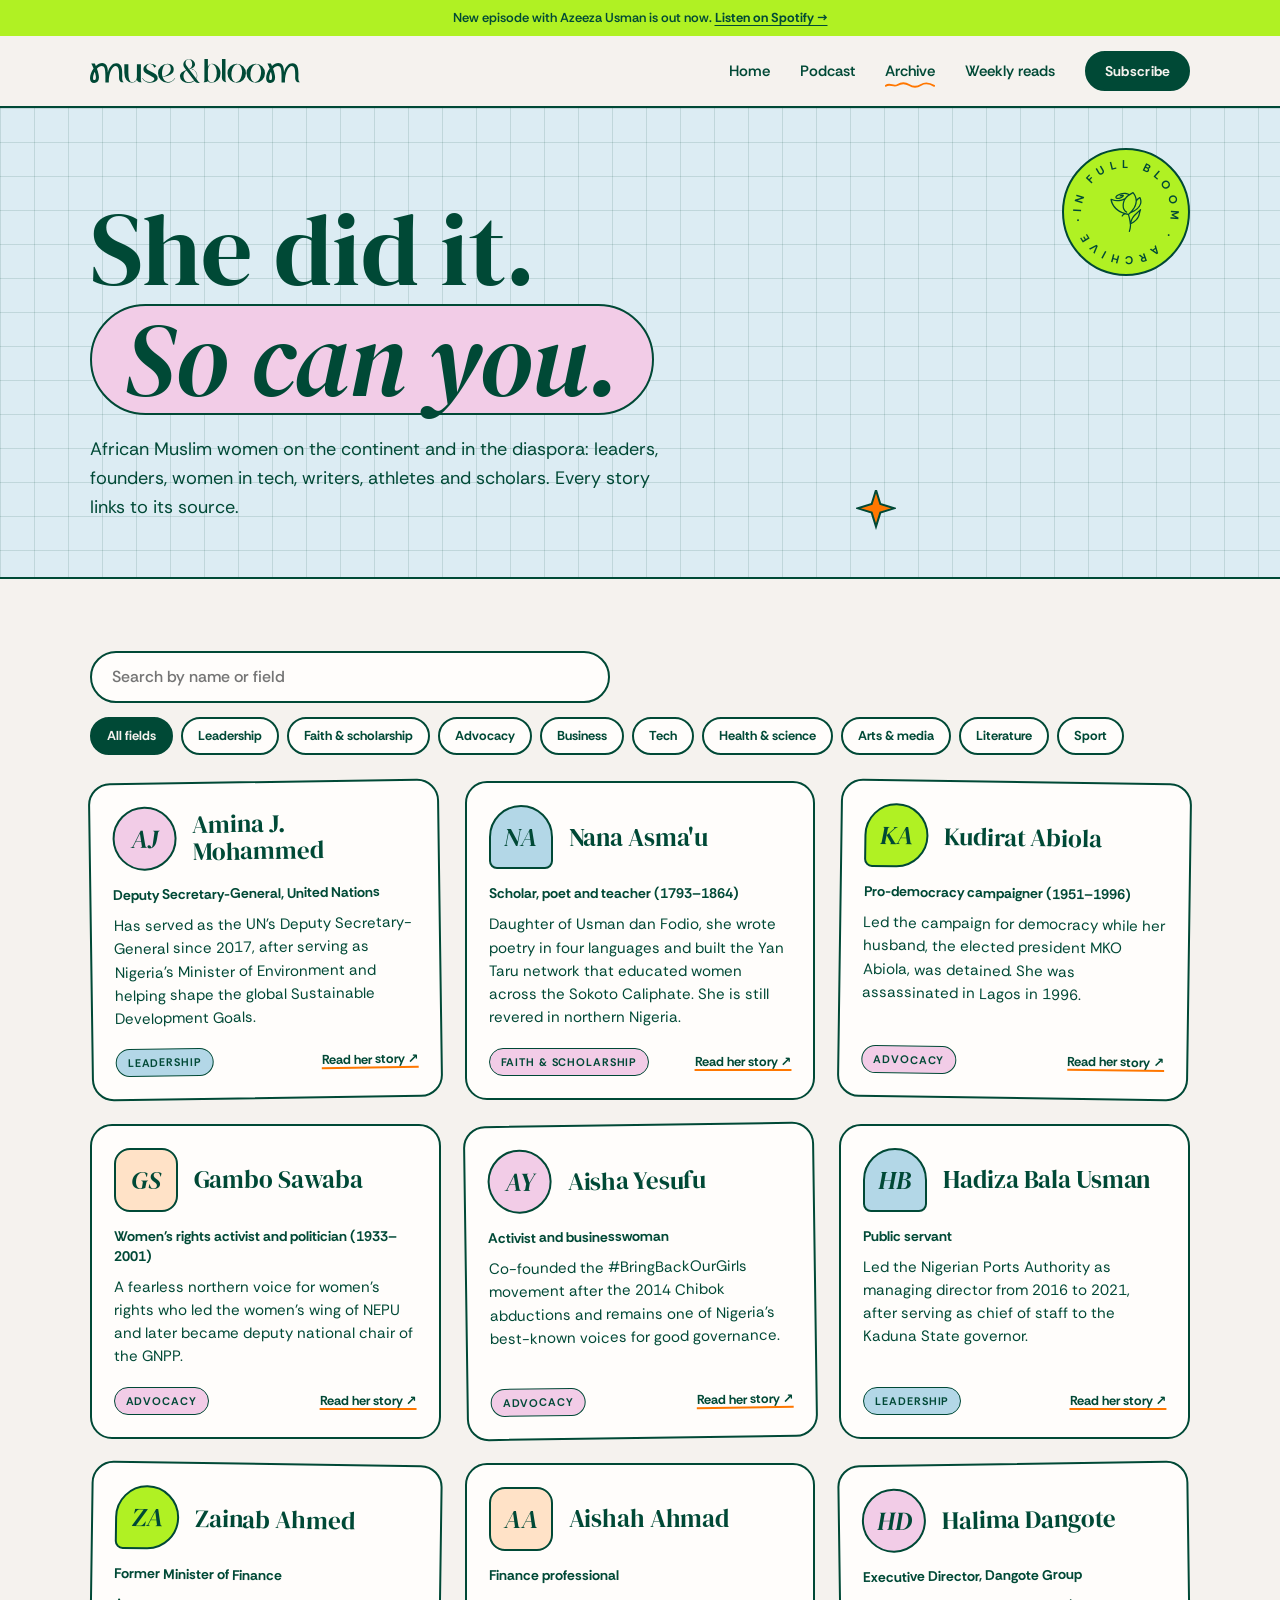
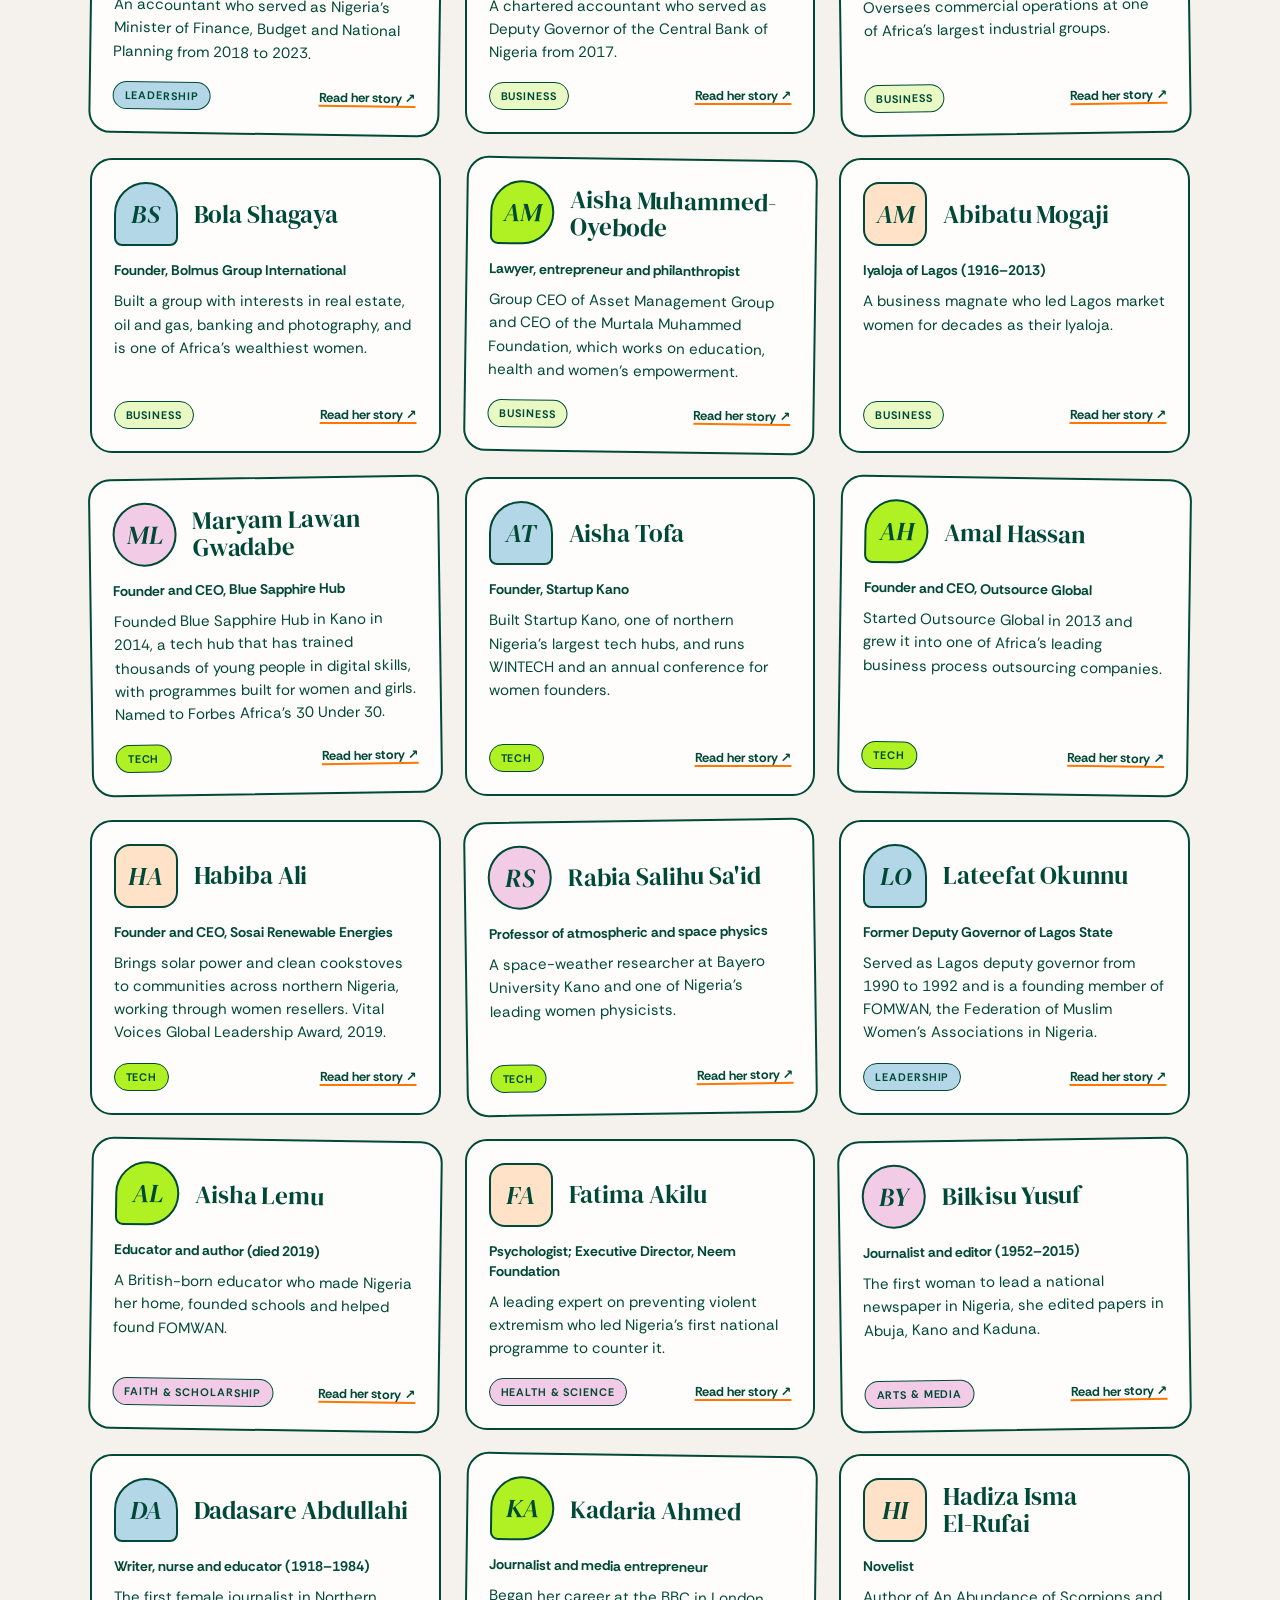
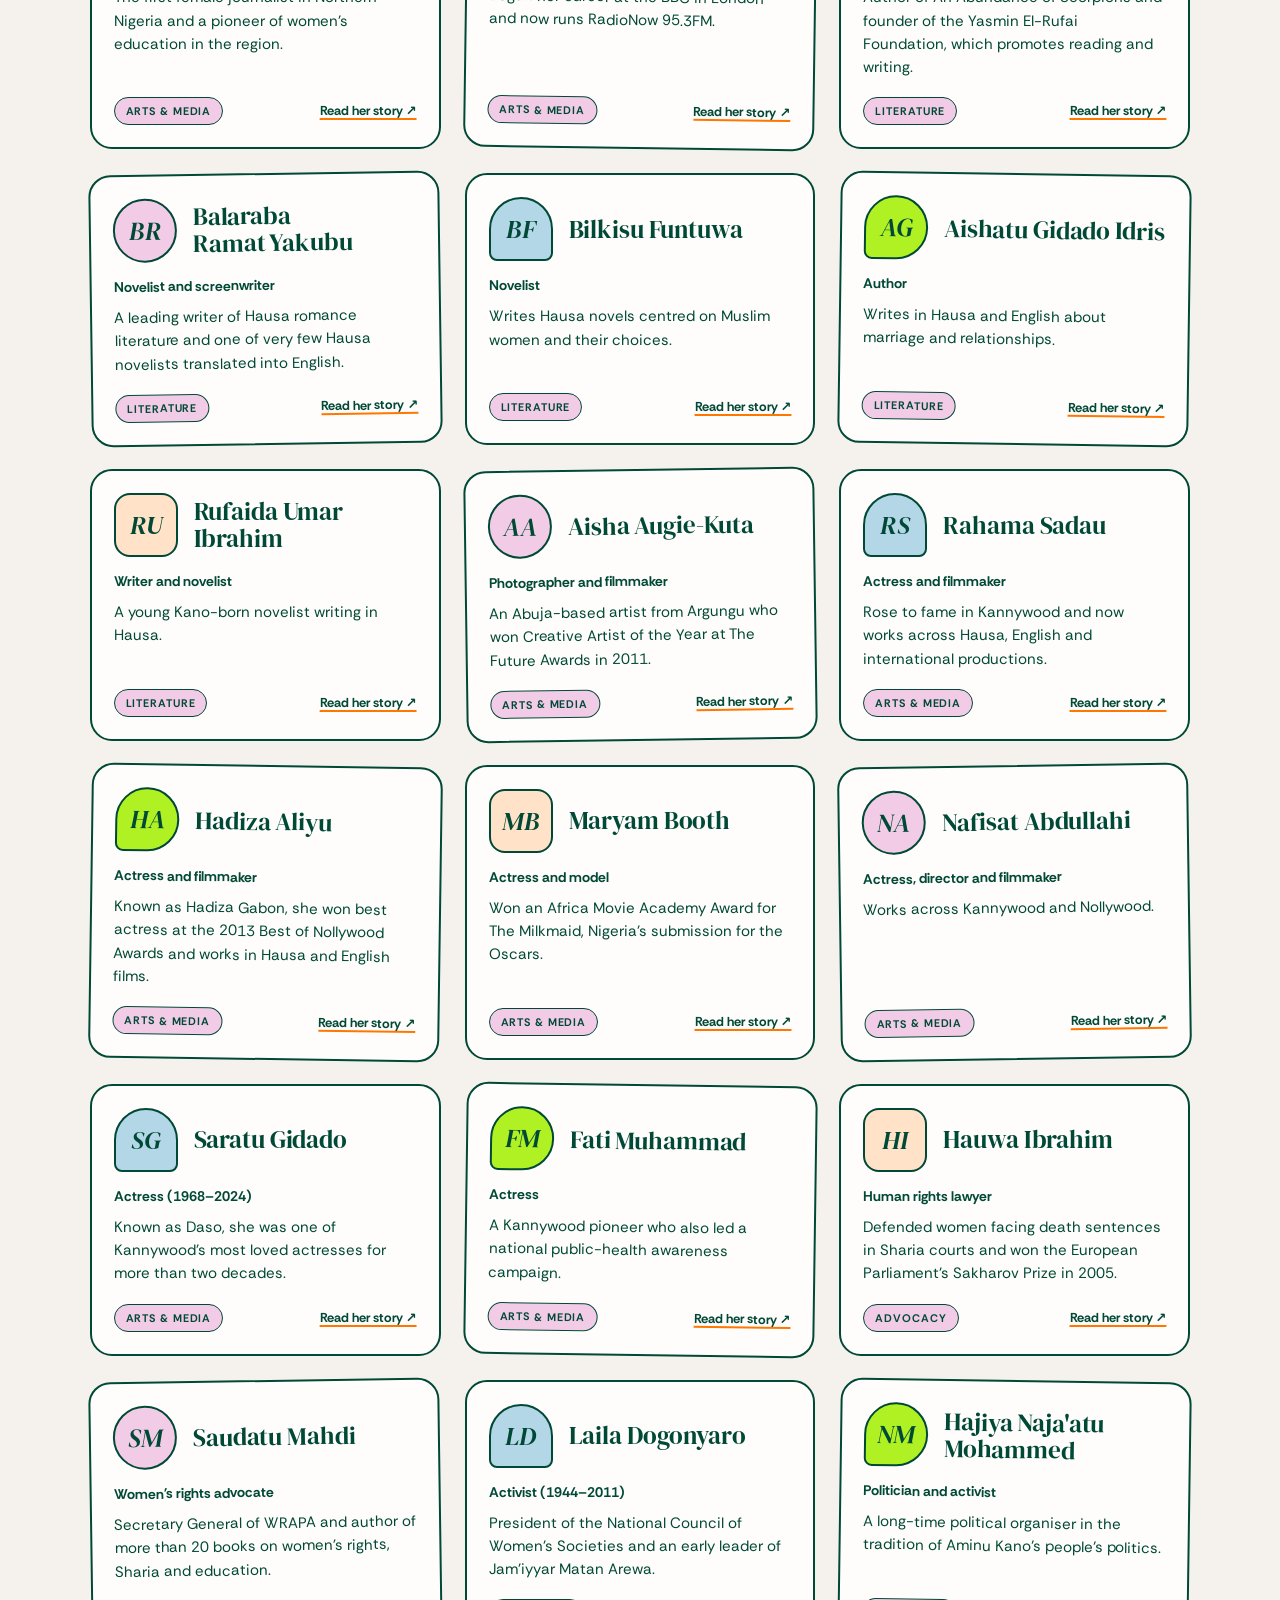
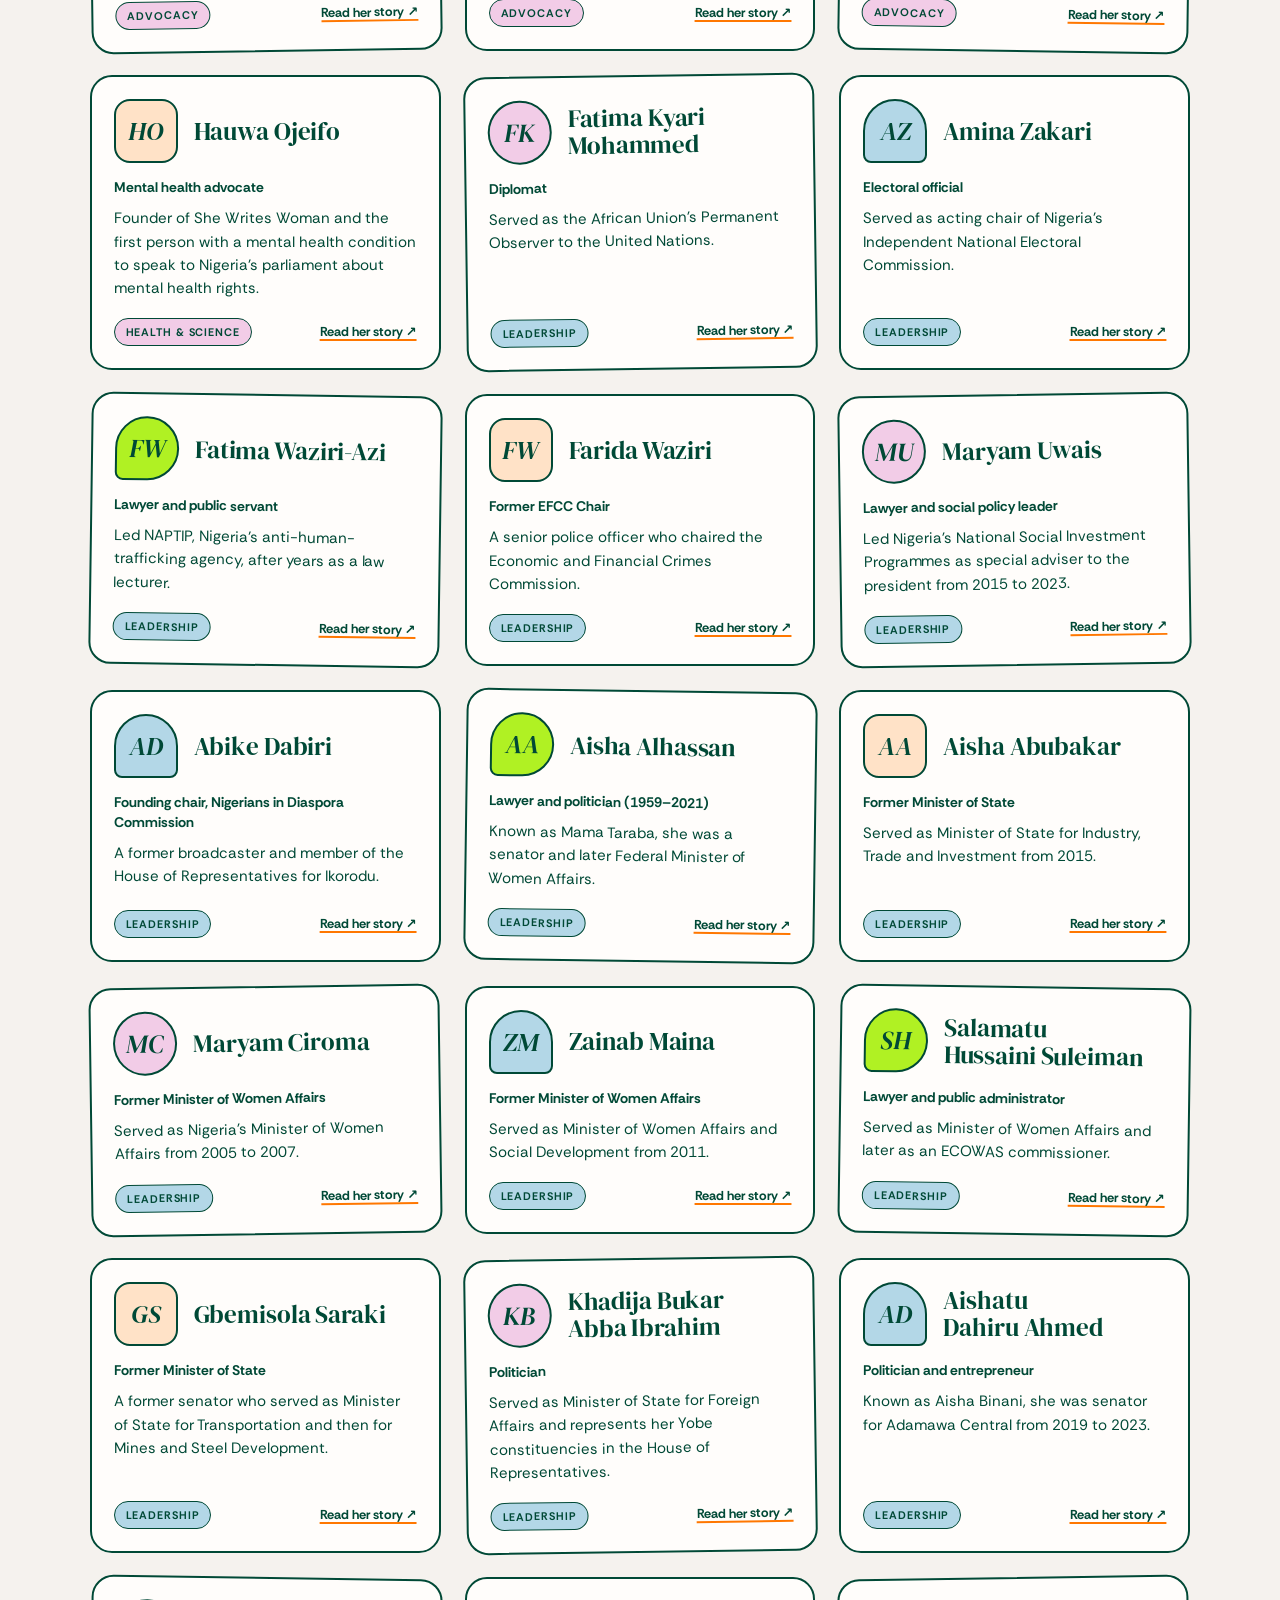
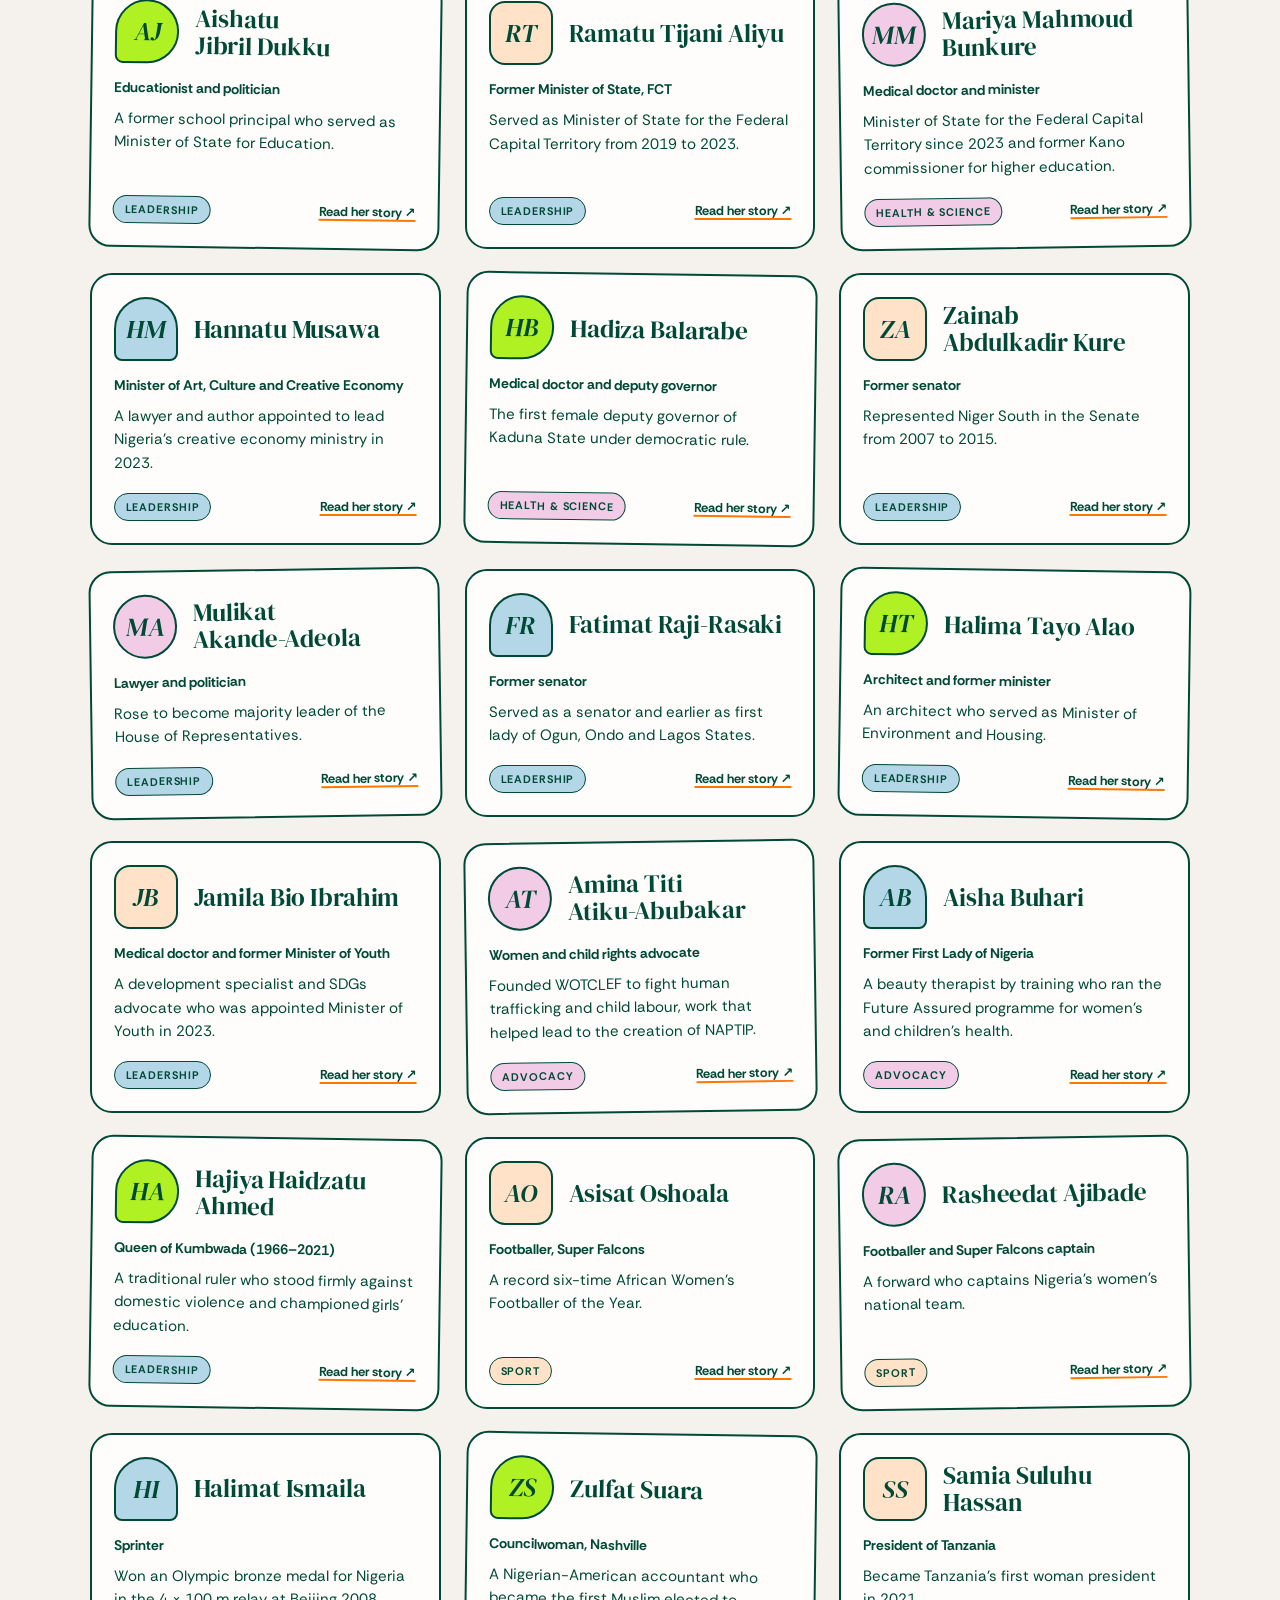
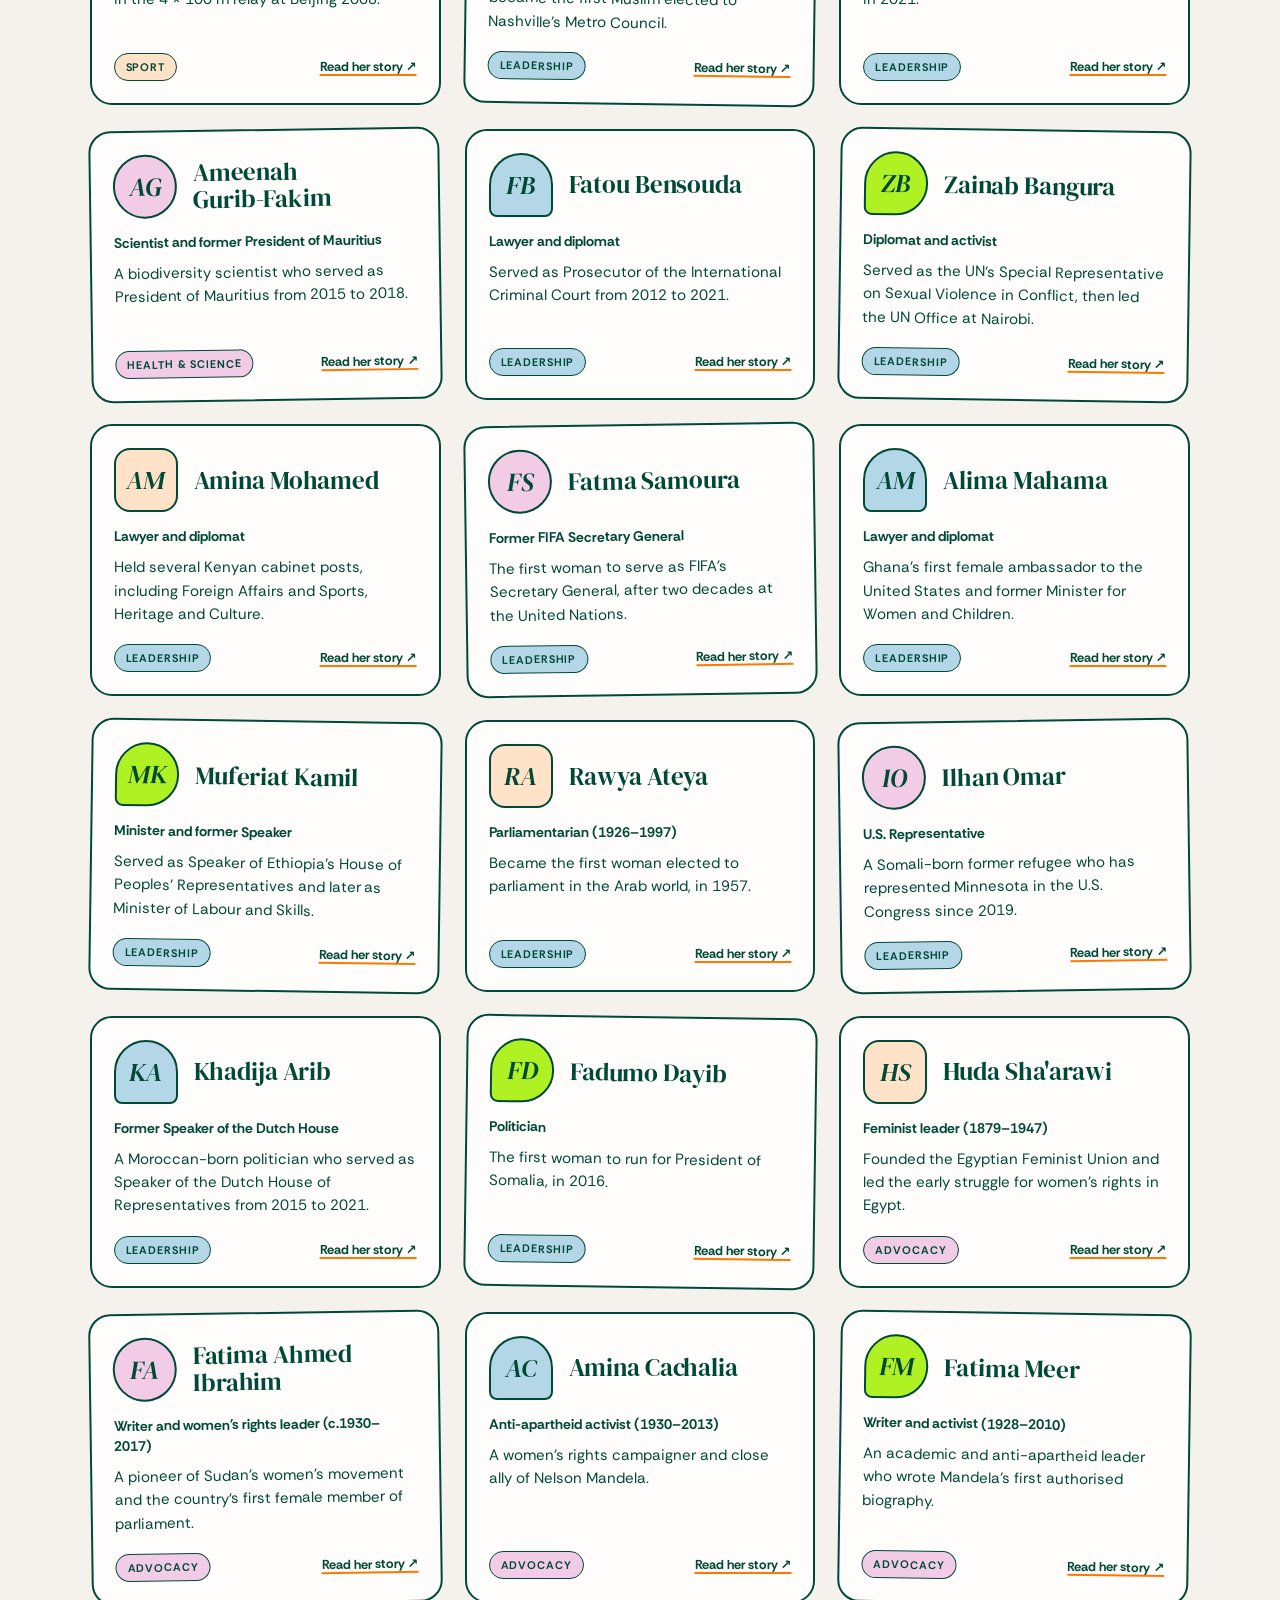
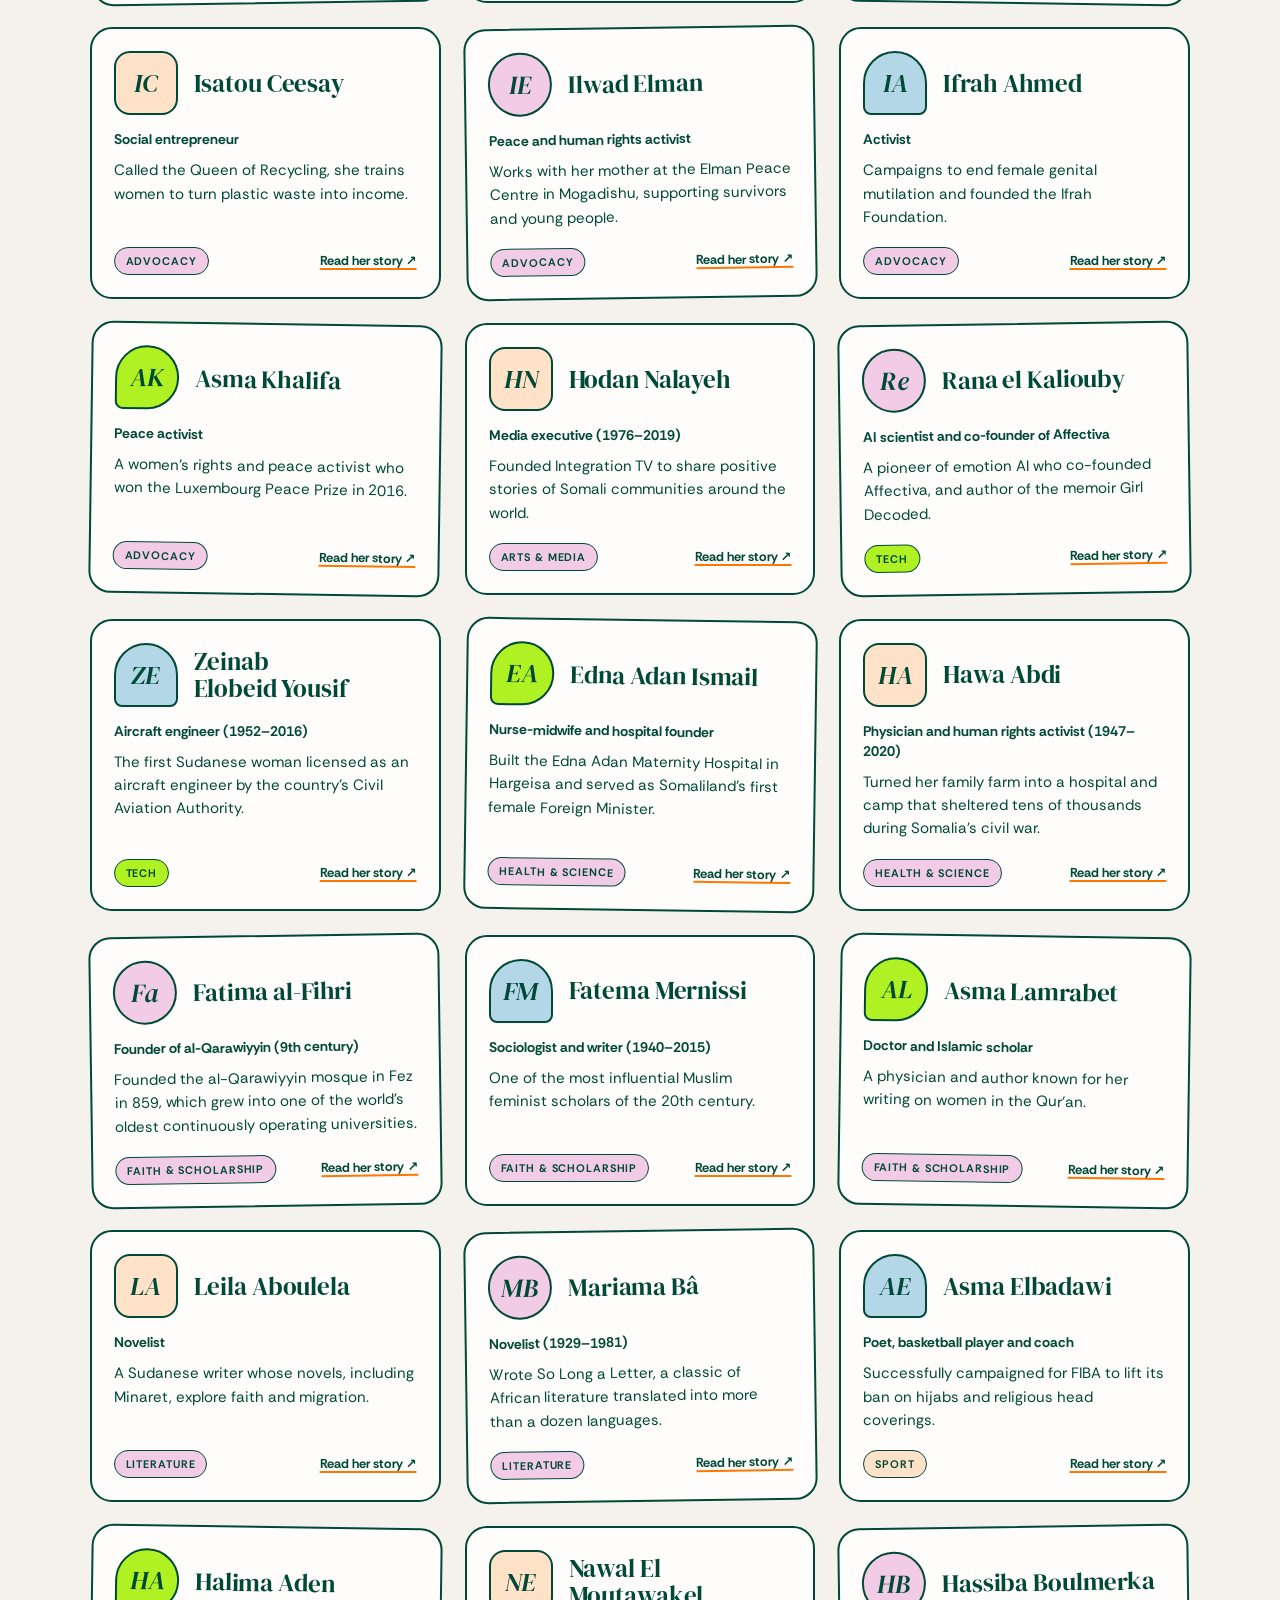
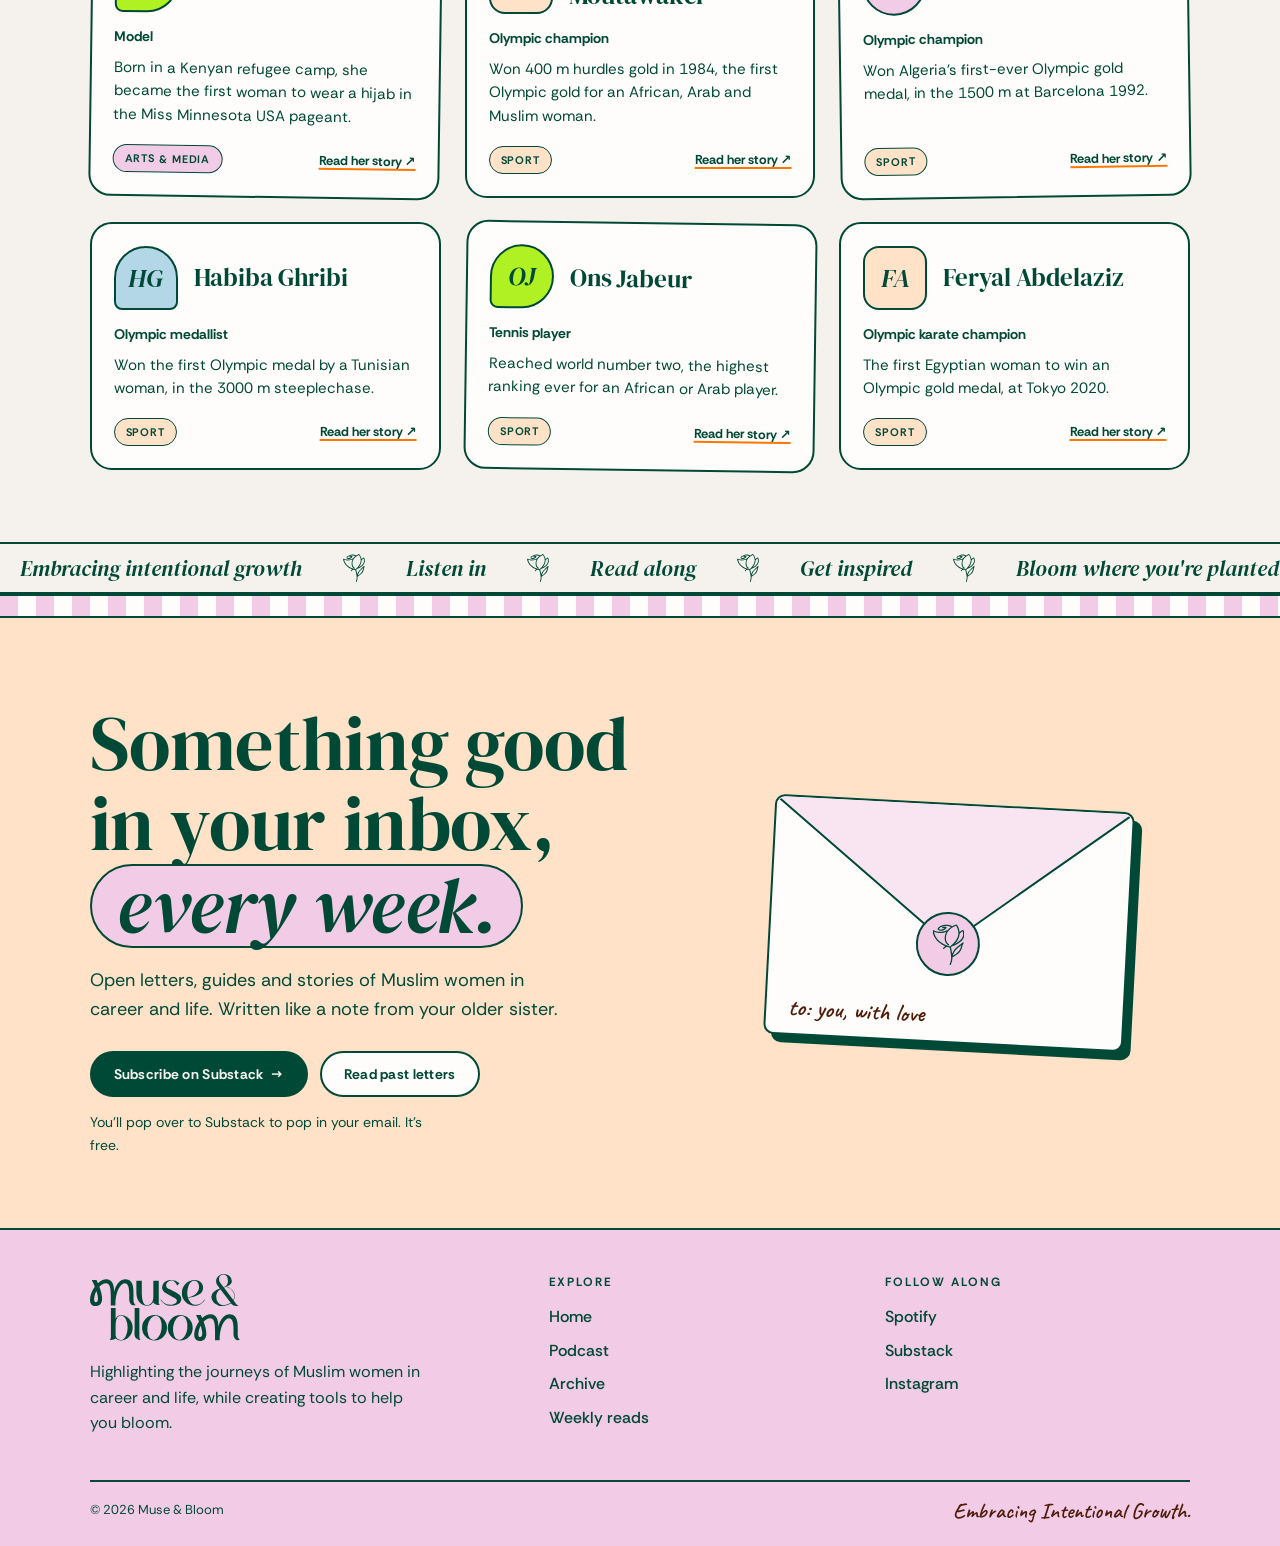
==== commit b67c222e: "Bring site up to date and move stray files into js/ and css/ Updates index, archive, main.js, conten" ====
--- a/archive.html
+++ b/archive.html
@@ -20,7 +20,6 @@
     <div data-badge="IN FULL BLOOM · ARCHIVE · "></div>
     <span class="doodle float" data-art="sparkle" style="width:40px;right:30%;bottom:40px"></span>
     <div class="wrap">
-      <div class="kicker">The archive · In Full Bloom</div>
       <h1>She did it. <span class="pill-word">So can you.</span></h1>
       <p>African Muslim women on the continent and in the diaspora: leaders, founders, women in tech, writers, athletes and scholars. Every story links to its source.</p>
     </div>
--- a/css/style.css
+++ b/css/style.css
@@ -177,6 +177,14 @@
 .collage .now:hover { transform: rotate(0) translateY(-3px); }
 .collage .now h4 { font-size: 20px; margin-block: 4px 8px; }
 .collage .now a { font: 700 13px/18px var(--font-sans); text-underline-offset: 3px; }
+.play-link {
+  display: inline-flex; align-items: center; gap: 8px; padding: 6px 12px 6px 6px; cursor: pointer;
+  font: 700 13px/18px var(--font-sans); color: var(--forest);
+  background: var(--lime); border: 2px solid var(--forest); border-radius: var(--pill);
+  transition: transform .18s ease, box-shadow .18s ease;
+}
+.play-link:hover { transform: translate(-2px, -2px); box-shadow: 3px 3px 0 var(--forest); }
+.play-dot { width: 22px; height: 22px; border-radius: 50%; background: var(--forest); color: var(--lime); display: grid; place-items: center; font-size: 9px; padding-left: 2px; }
 .bars { display: inline-flex; gap: 3px; align-items: flex-end; height: 14px; margin-left: 8px; vertical-align: middle; }
 .bars i { width: 3px; background: var(--tangerine); border-radius: 2px; animation: bar 1s ease-in-out infinite; }
 .bars i:nth-child(2) { animation-delay: .15s } .bars i:nth-child(3) { animation-delay: .3s } .bars i:nth-child(4) { animation-delay: .45s }
@@ -497,3 +505,38 @@
 .hero h1 .script { font-size: 0.66em; }
 .letter .by { font-size: 24px; }
 .polaroid .caption { font-size: 23px; }
+
+/* ---------- On-site podcast player ---------- */
+.hidden-player { position: fixed; left: -10000px; bottom: 0; width: 300px; height: 152px; overflow: hidden; }
+.play-dot { font-size: 8px; letter-spacing: -1px; }
+
+.music-fab {
+  position: fixed; z-index: 80; right: 18px; bottom: calc(22px + env(safe-area-inset-bottom, 0px));
+  width: 58px; height: 58px; border-radius: 50%; cursor: pointer; display: grid; place-items: center;
+  background: var(--lime); color: var(--forest); border: 2px solid var(--forest);
+  box-shadow: 4px 4px 0 var(--forest);
+  animation: fab-in .35s ease;
+  transition: transform .18s ease, box-shadow .18s ease, background .18s ease;
+}
+.music-fab:hover { transform: translate(-2px, -2px); box-shadow: 6px 6px 0 var(--forest); }
+.music-fab .note { width: 26px; height: 26px; }
+.music-fab .fab-bars { display: none; gap: 3px; align-items: flex-end; height: 22px; }
+.music-fab .fab-bars i { width: 4px; background: var(--forest); border-radius: 2px; animation: bar 1s ease-in-out infinite; }
+.music-fab .fab-bars i:nth-child(2) { animation-delay: .15s; } .music-fab .fab-bars i:nth-child(3) { animation-delay: .3s; }
+body.is-playing .music-fab .note { display: none; }
+body.is-playing .music-fab .fab-bars { display: inline-flex; }
+body:not(.is-playing) .music-fab { background: var(--white); }
+@keyframes fab-in { from { transform: scale(.4); opacity: 0; } to { transform: scale(1); opacity: 1; } }
+body:not(.is-playing) .collage .now .bars i { animation-play-state: paused; }
+
+/* Music button hover: shows pause while playing, play while paused */
+.music-fab .ico-play, .music-fab .ico-pause { display: none; width: 24px; height: 24px; }
+.music-fab:hover .note, .music-fab:hover .fab-bars,
+.music-fab:focus-visible .note, .music-fab:focus-visible .fab-bars { display: none !important; }
+body:not(.is-playing) .music-fab:hover .ico-play, body:not(.is-playing) .music-fab:focus-visible .ico-play { display: block; }
+body.is-playing .music-fab:hover .ico-pause, body.is-playing .music-fab:focus-visible .ico-pause { display: block; }
+
+/* Sliding bands: the brand rose between each phrase */
+.marquee span::after, .marquee.brand span::after {
+  width: 24px; height: 28px; background: url("../images/rose.svg") no-repeat center / contain;
+}
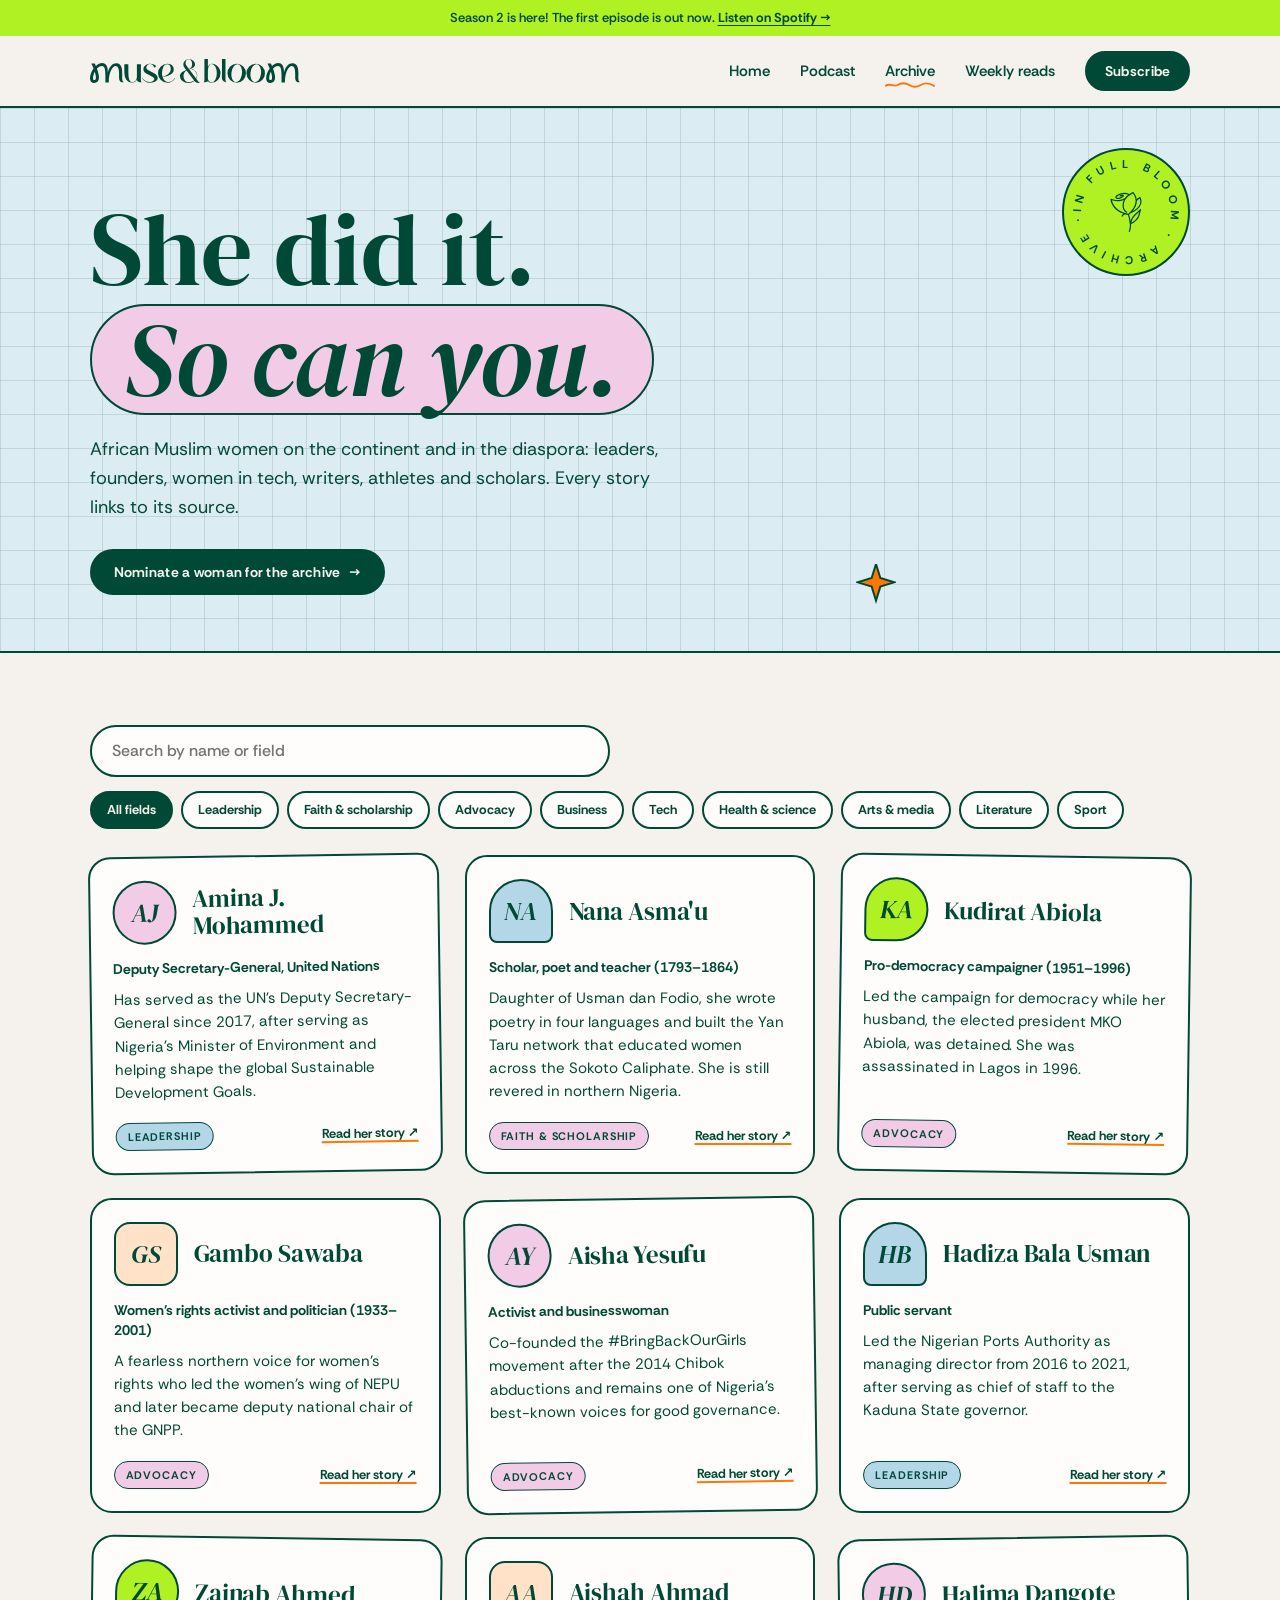
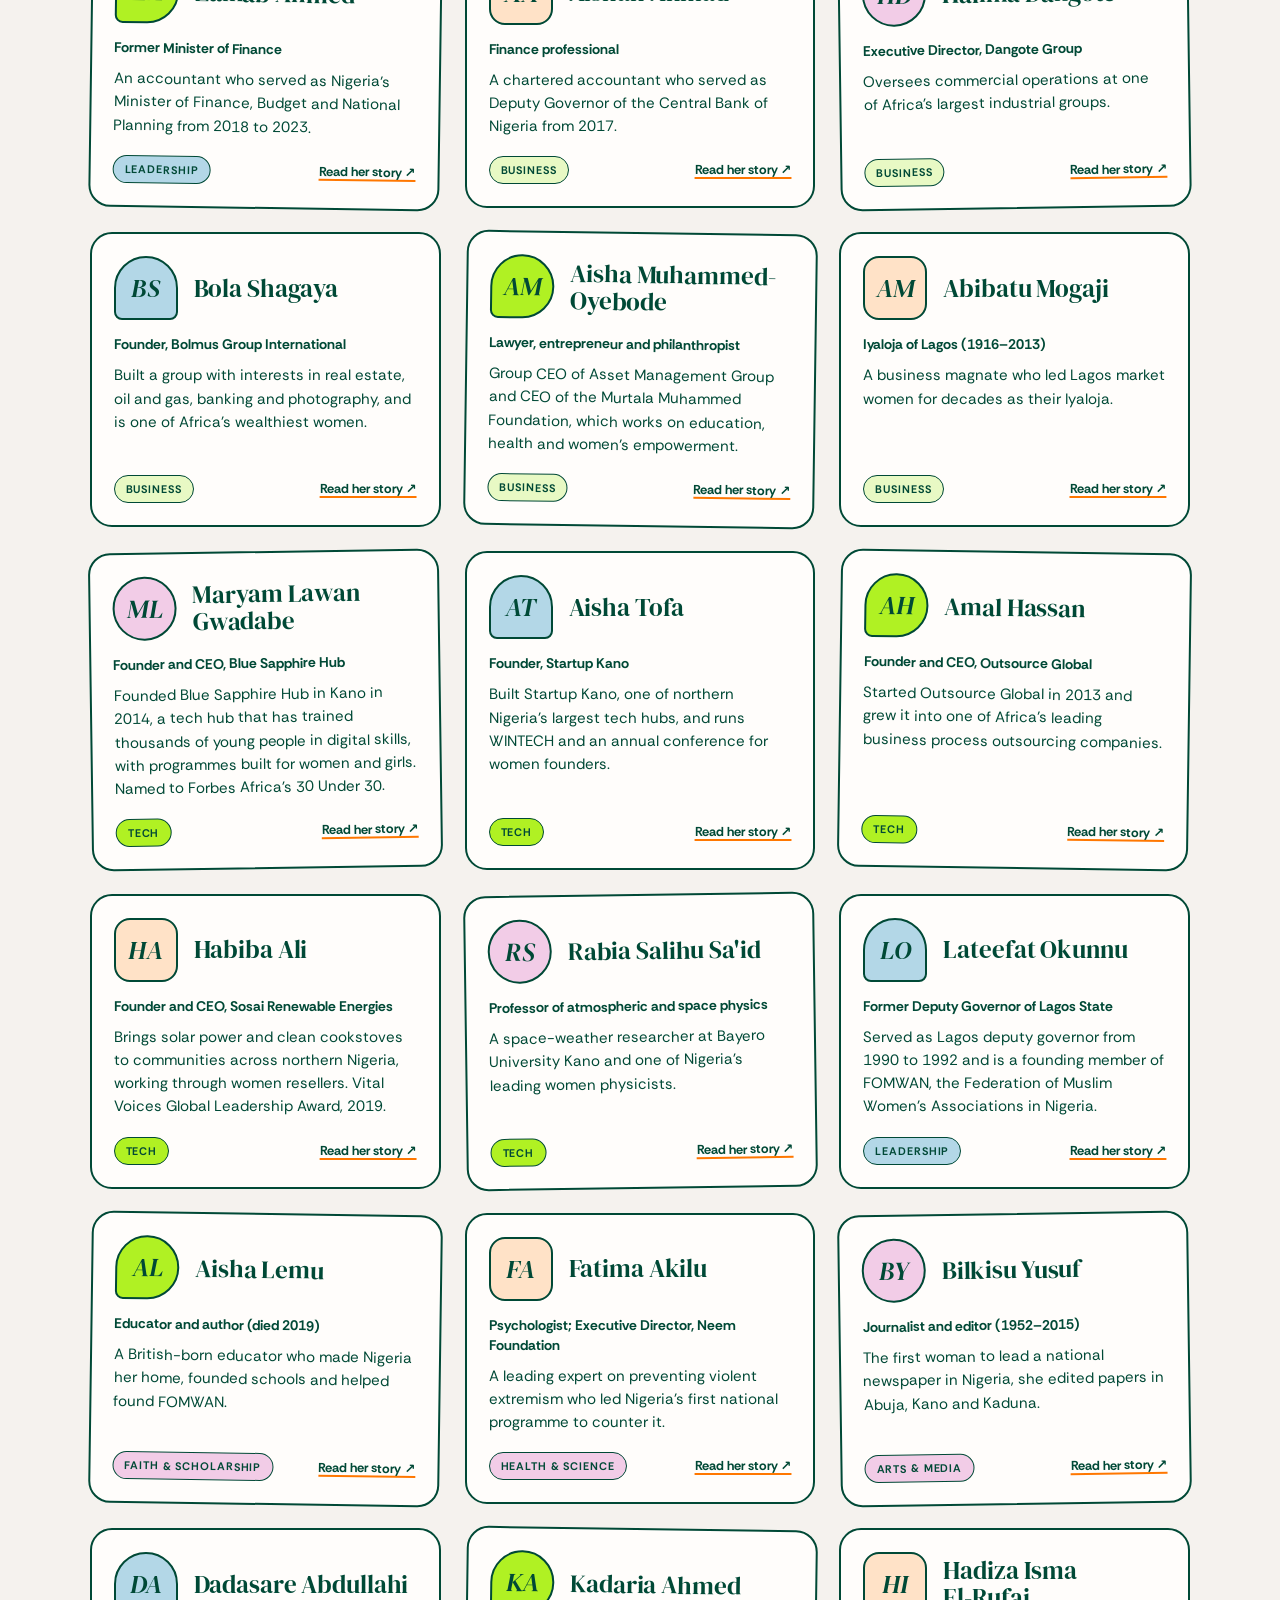
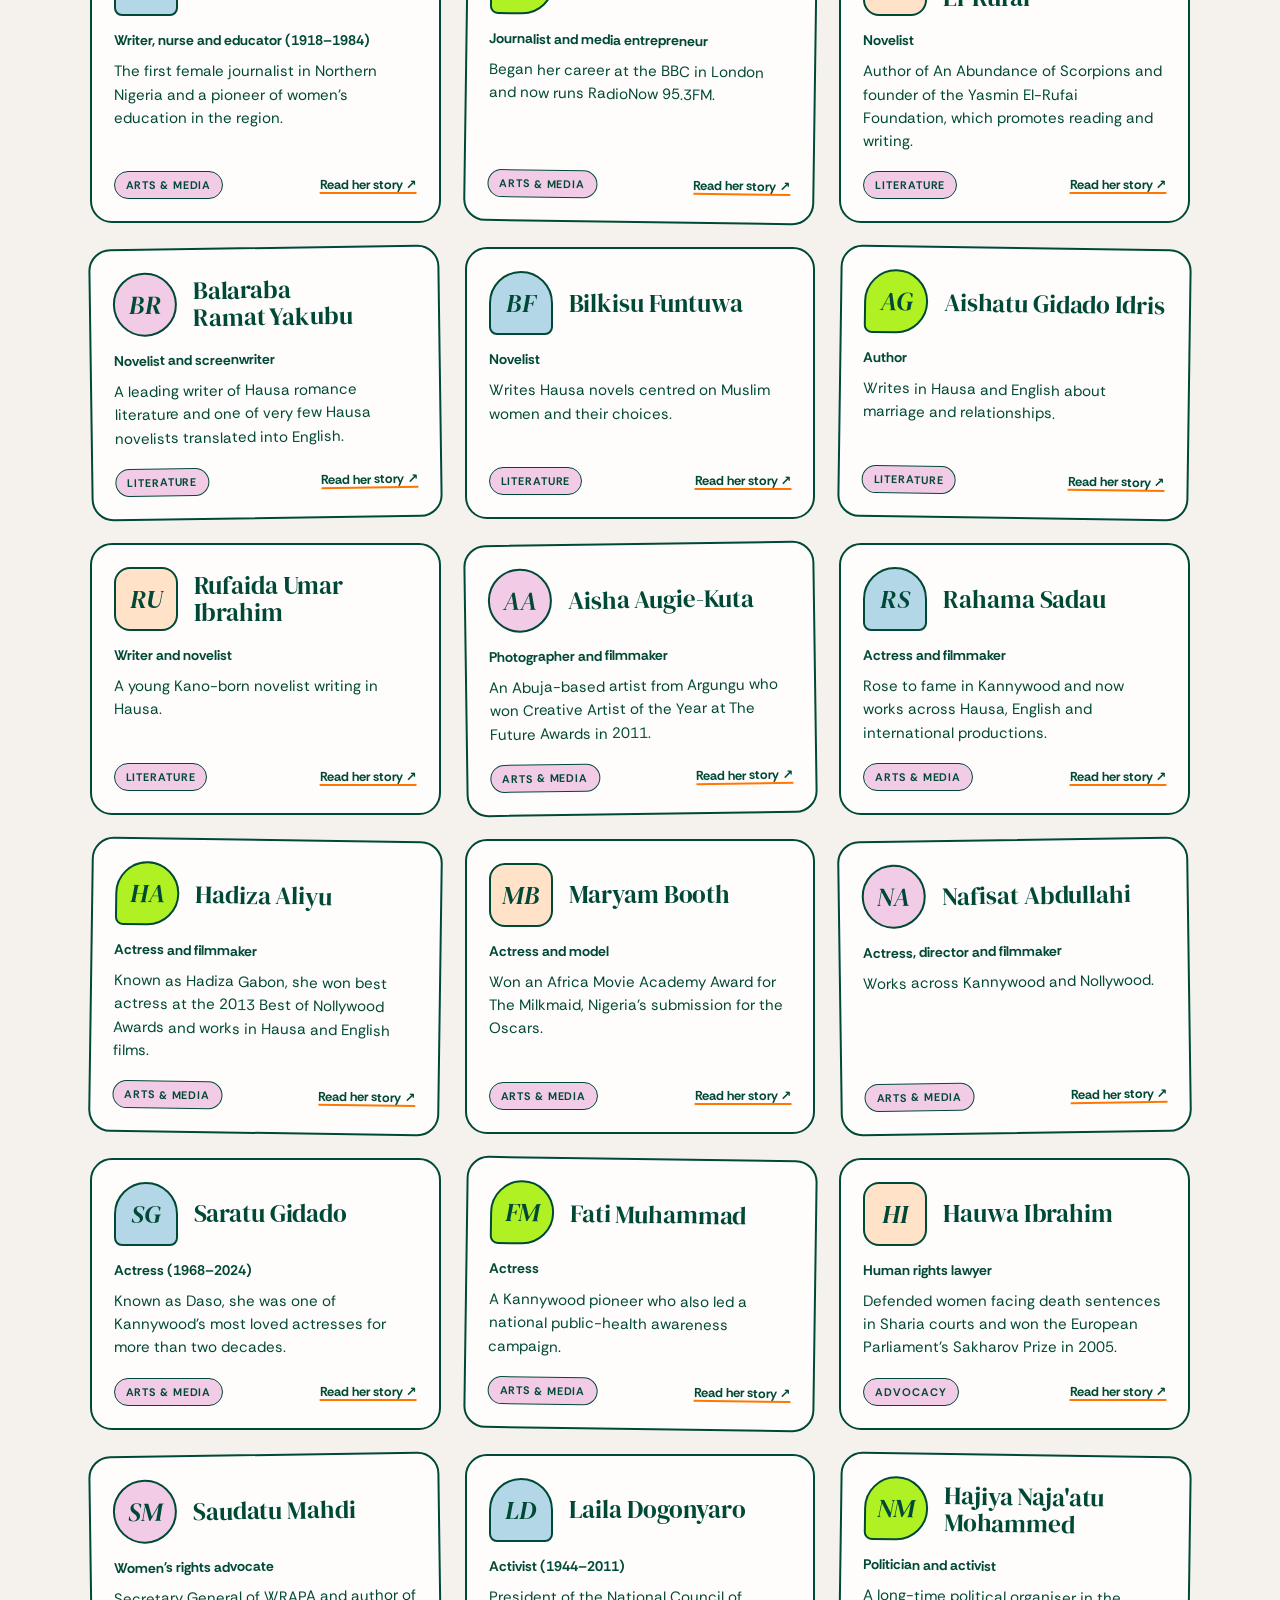
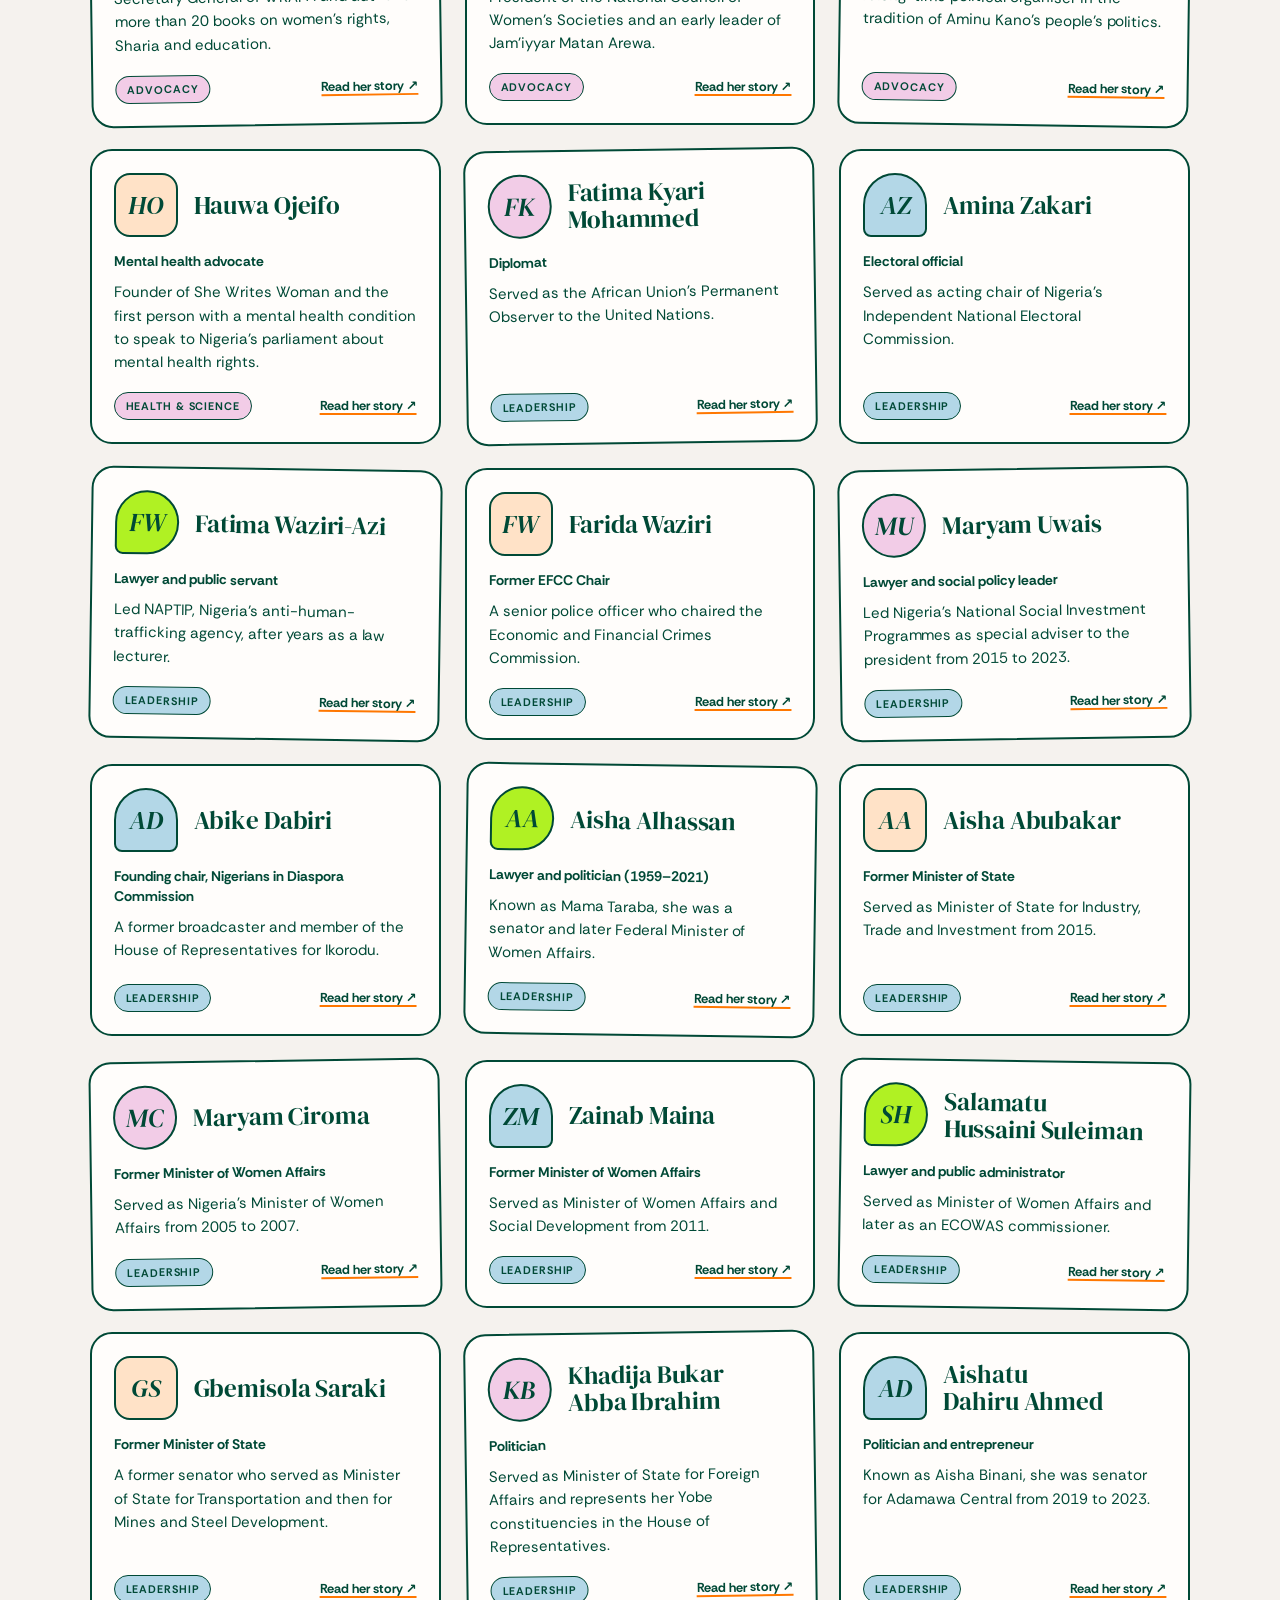
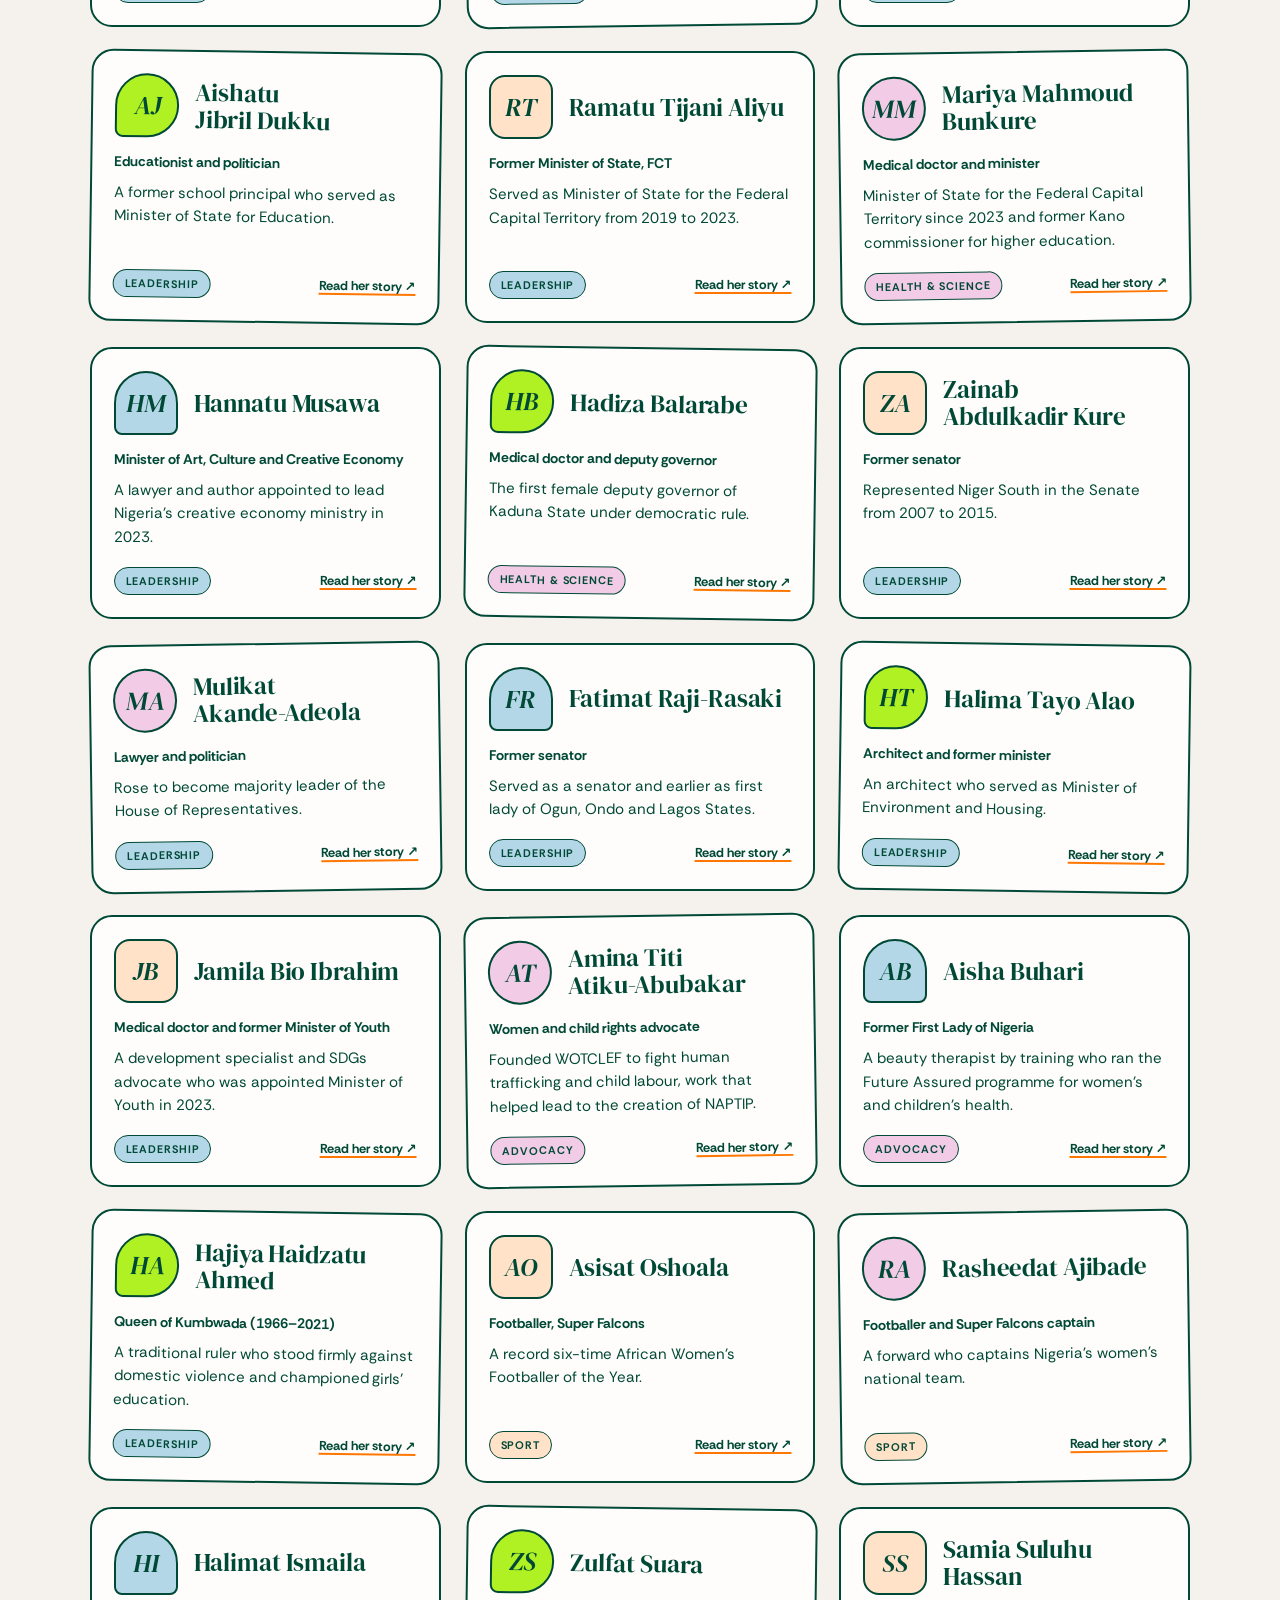
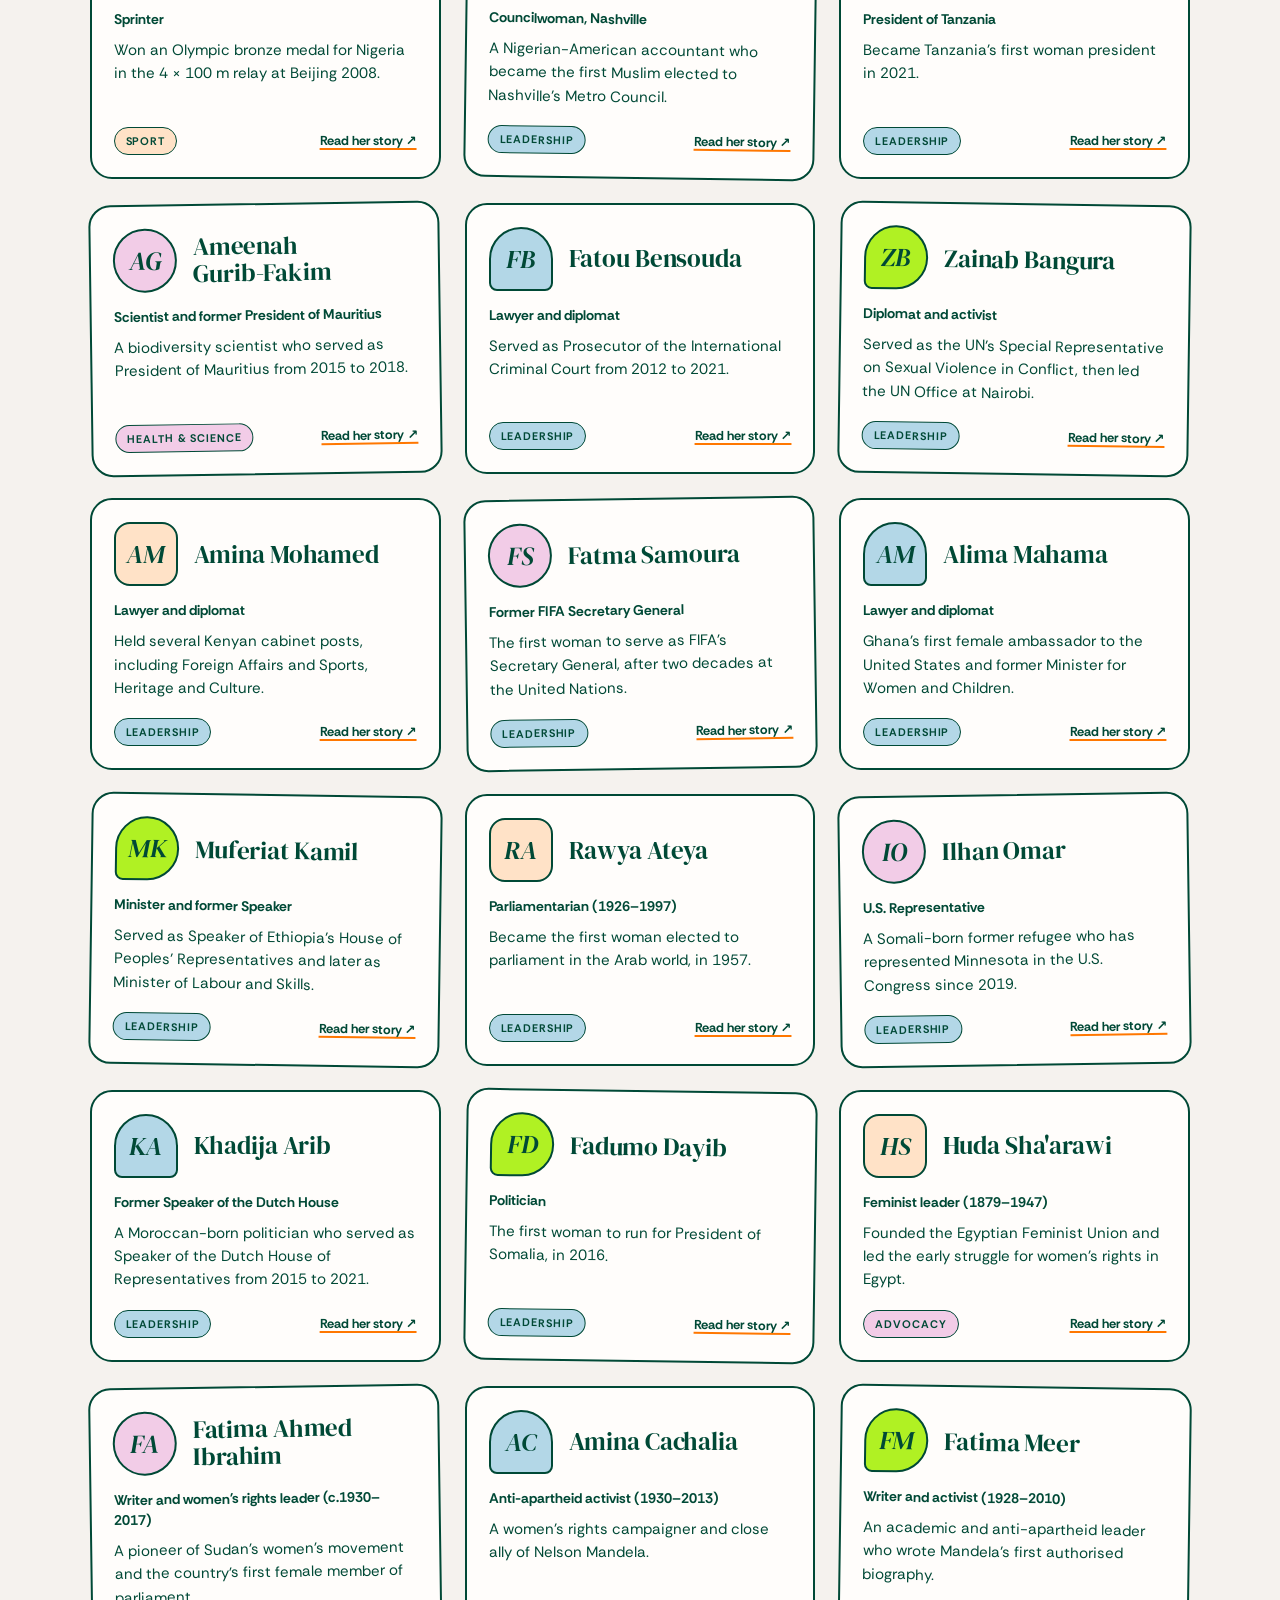
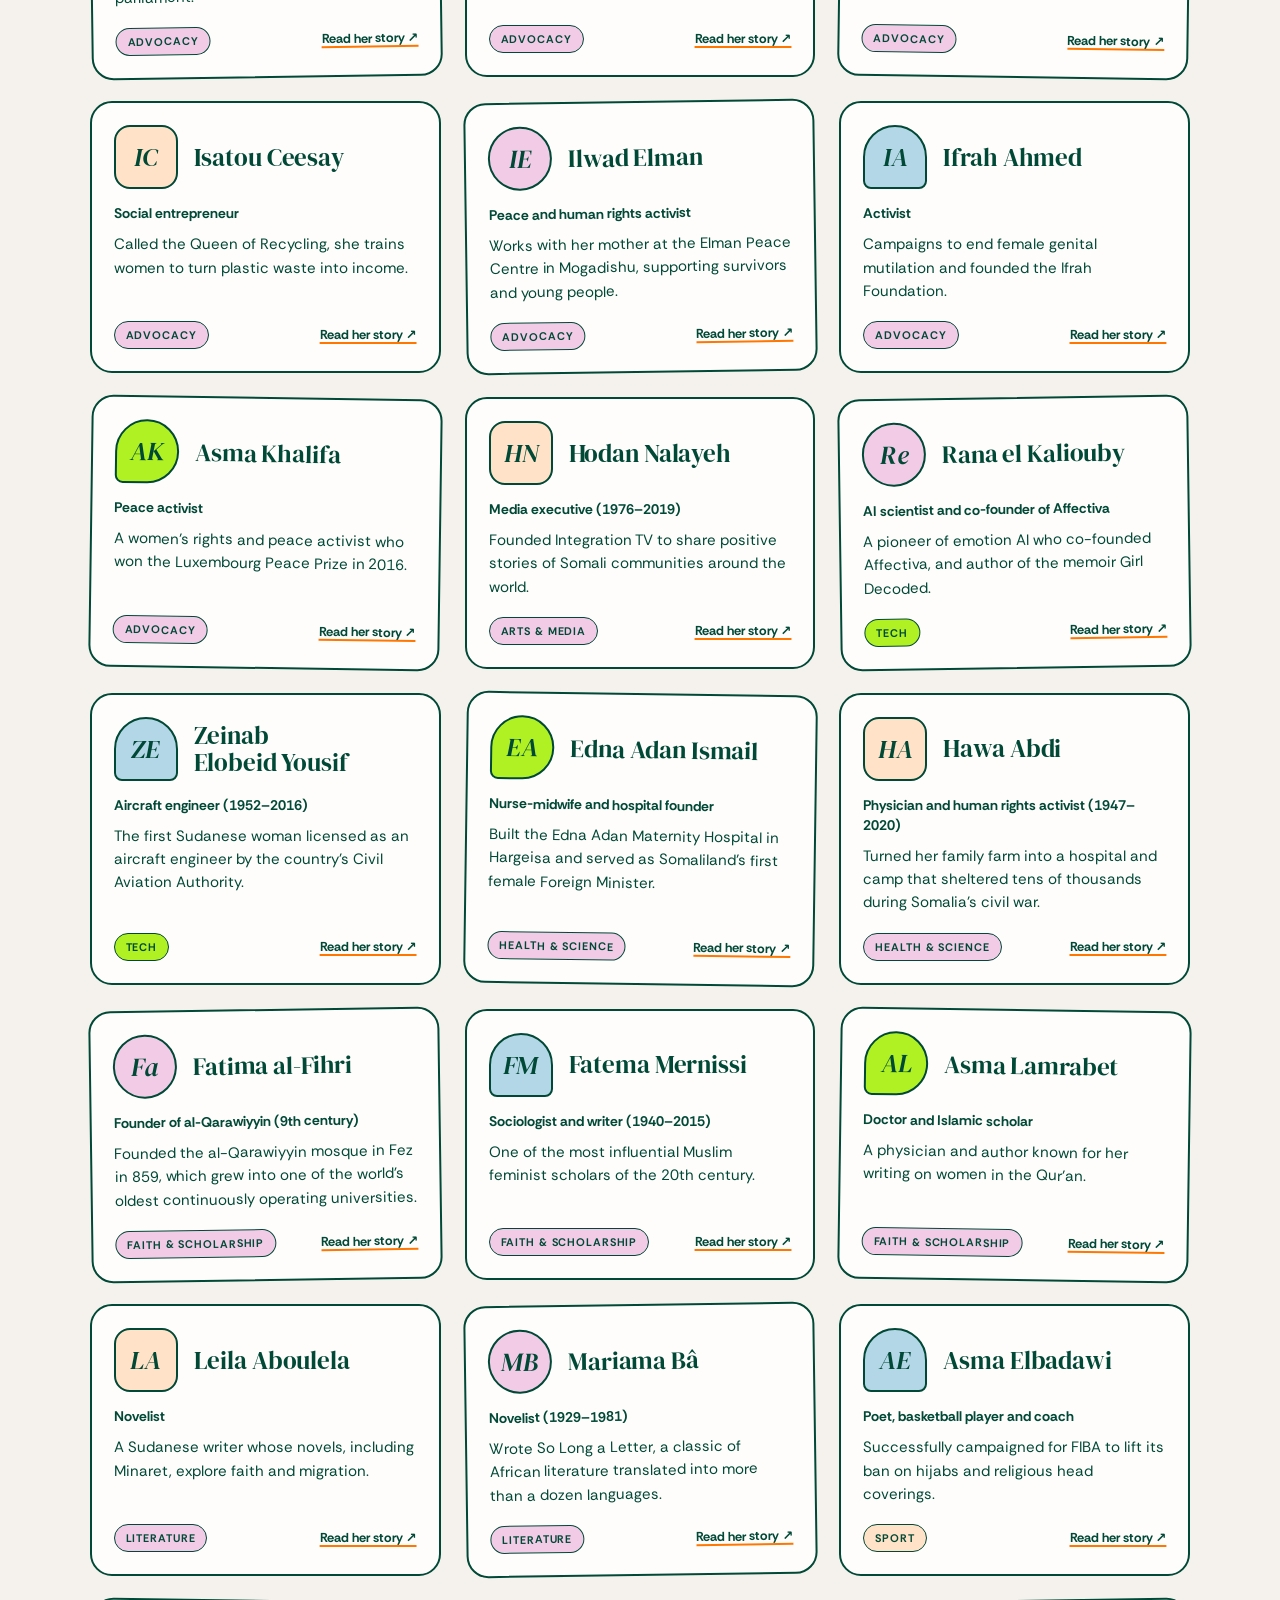
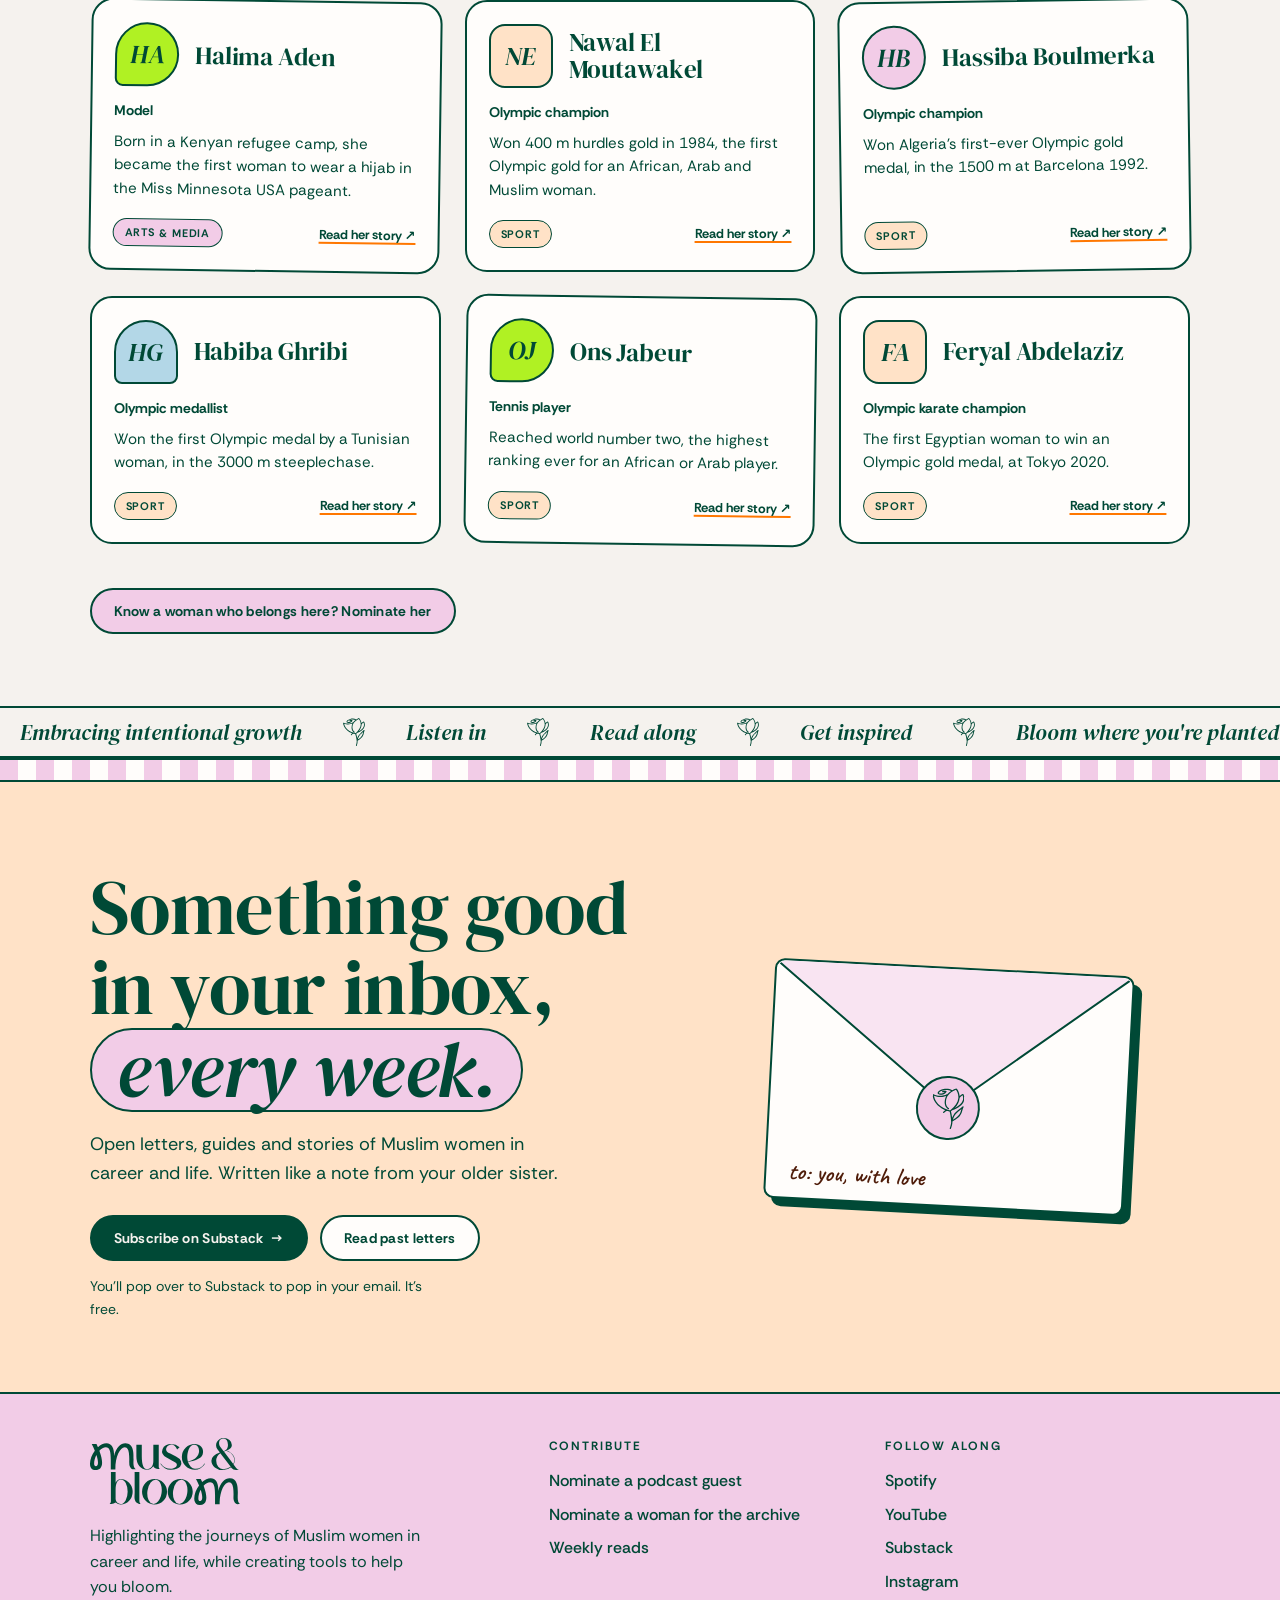
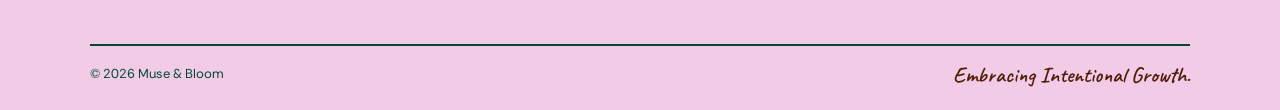
==== commit ce182b9f: "Finishing touches: archive nominate button up top, footer Contribute - Archive: "Nominate a woman" b" ====
--- a/archive.html
+++ b/archive.html
@@ -22,6 +22,7 @@
     <div class="wrap">
       <h1>She did it. <span class="pill-word">So can you.</span></h1>
       <p>African Muslim women on the continent and in the diaspora: leaders, founders, women in tech, writers, athletes and scholars. Every story links to its source.</p>
+      <div class="btn-row"><a class="btn btn-dark" id="nominate" href="#" target="_blank" rel="noopener">Nominate a woman for the archive <span class="arrow">→</span></a></div>
     </div>
   </section>
 
@@ -32,7 +33,7 @@
         <div class="chip-row" id="field-chips" aria-label="Filter by field"></div>
       </div>
       <div class="women-grid" id="women-grid"></div>
-      <p style="margin-top:44px"><a class="btn btn-blush" id="nominate" href="#" target="_blank" rel="noopener">Nominate a woman for the archive</a></p>
+      <p style="margin-top:44px"><a class="btn btn-blush" id="nominate-bottom" href="#" target="_blank" rel="noopener">Know a woman who belongs here? Nominate her</a></p>
     </div>
   </section>
 
--- a/css/style.css
+++ b/css/style.css
@@ -540,3 +540,11 @@
 .marquee span::after, .marquee.brand span::after {
   width: 24px; height: 28px; background: url("../images/rose.svg") no-repeat center / contain;
 }
+
+/* Season label on the featured episode, and wider number slot for "S2 · E01" */
+.season-tag { background: var(--lime); margin-bottom: 4px; }
+.ep .n { font-size: 30px; white-space: nowrap; }
+.ep { grid-template-columns: minmax(72px, auto) minmax(0, 1fr) auto; }
+@media (max-width: 720px) { .ep { grid-template-columns: minmax(52px, auto) minmax(0, 1fr); } }
+
+.section-head--link { justify-content: flex-end; margin-bottom: 20px; }
